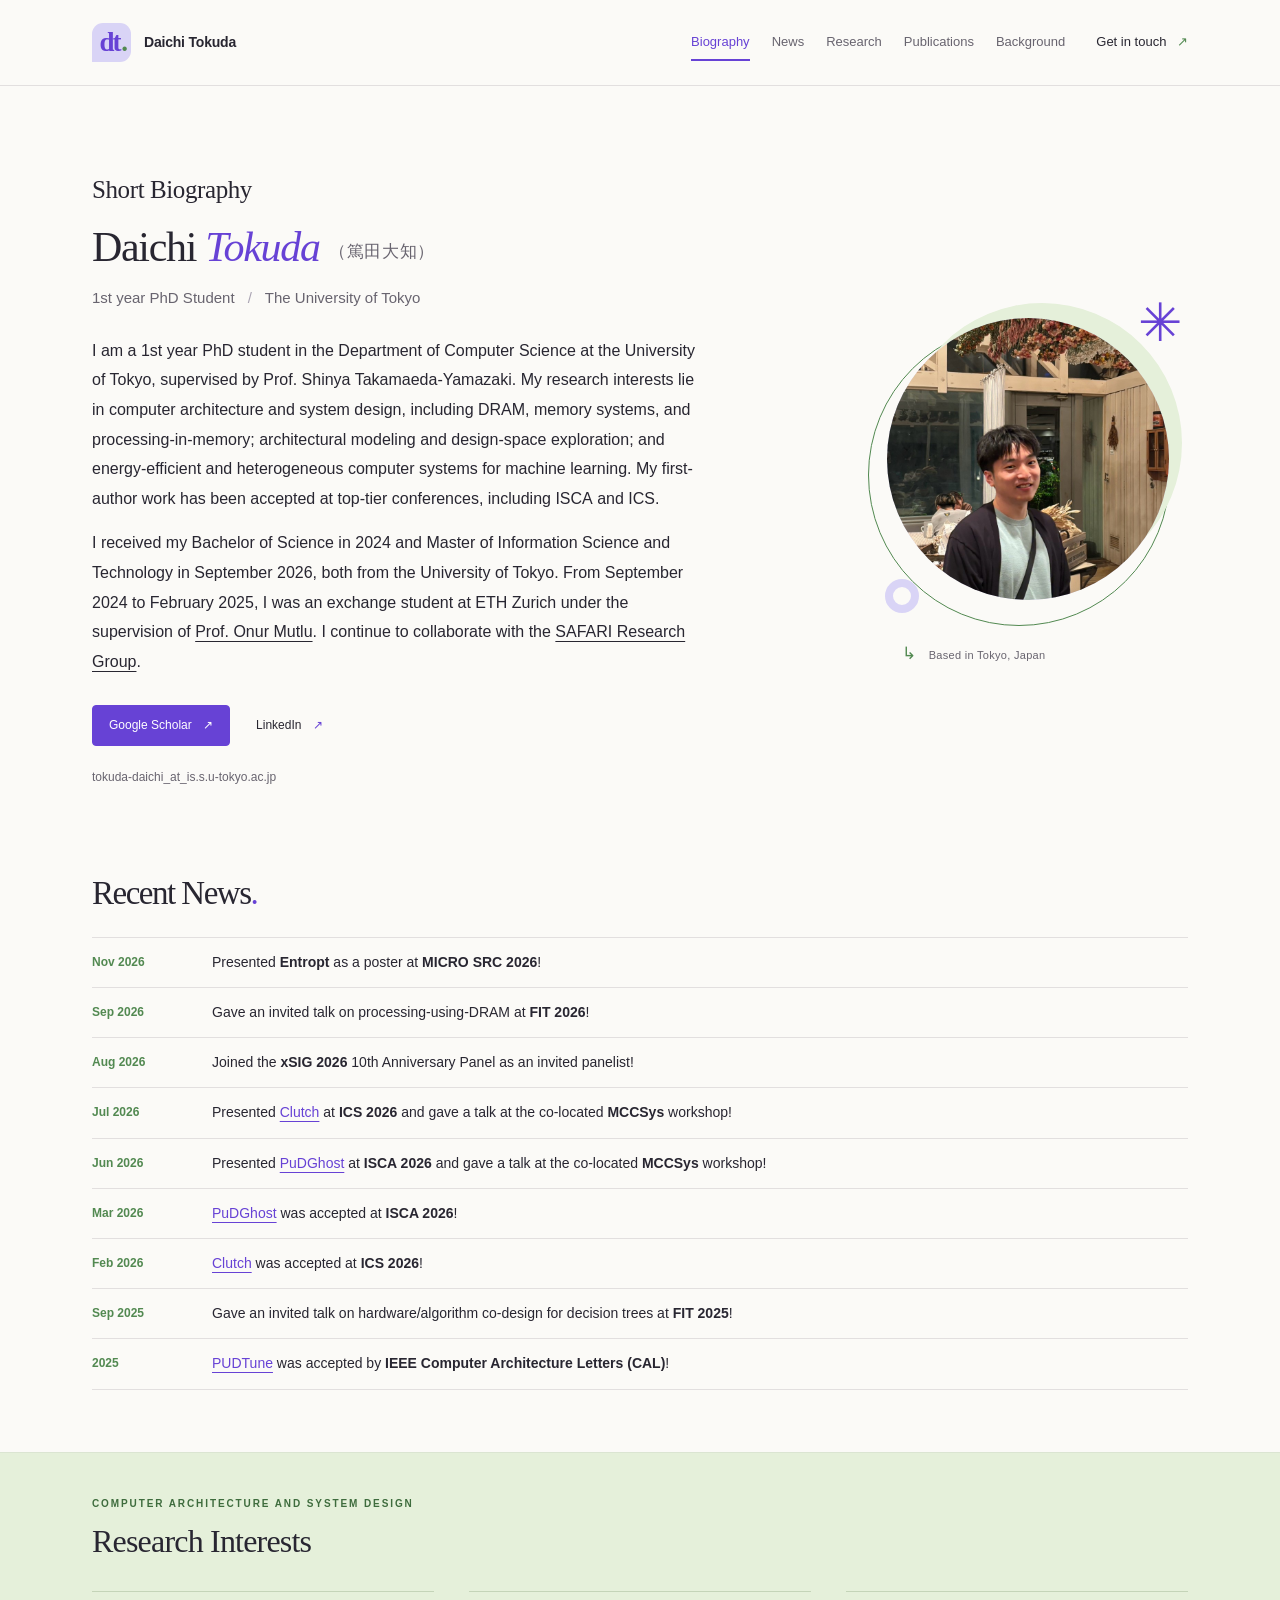
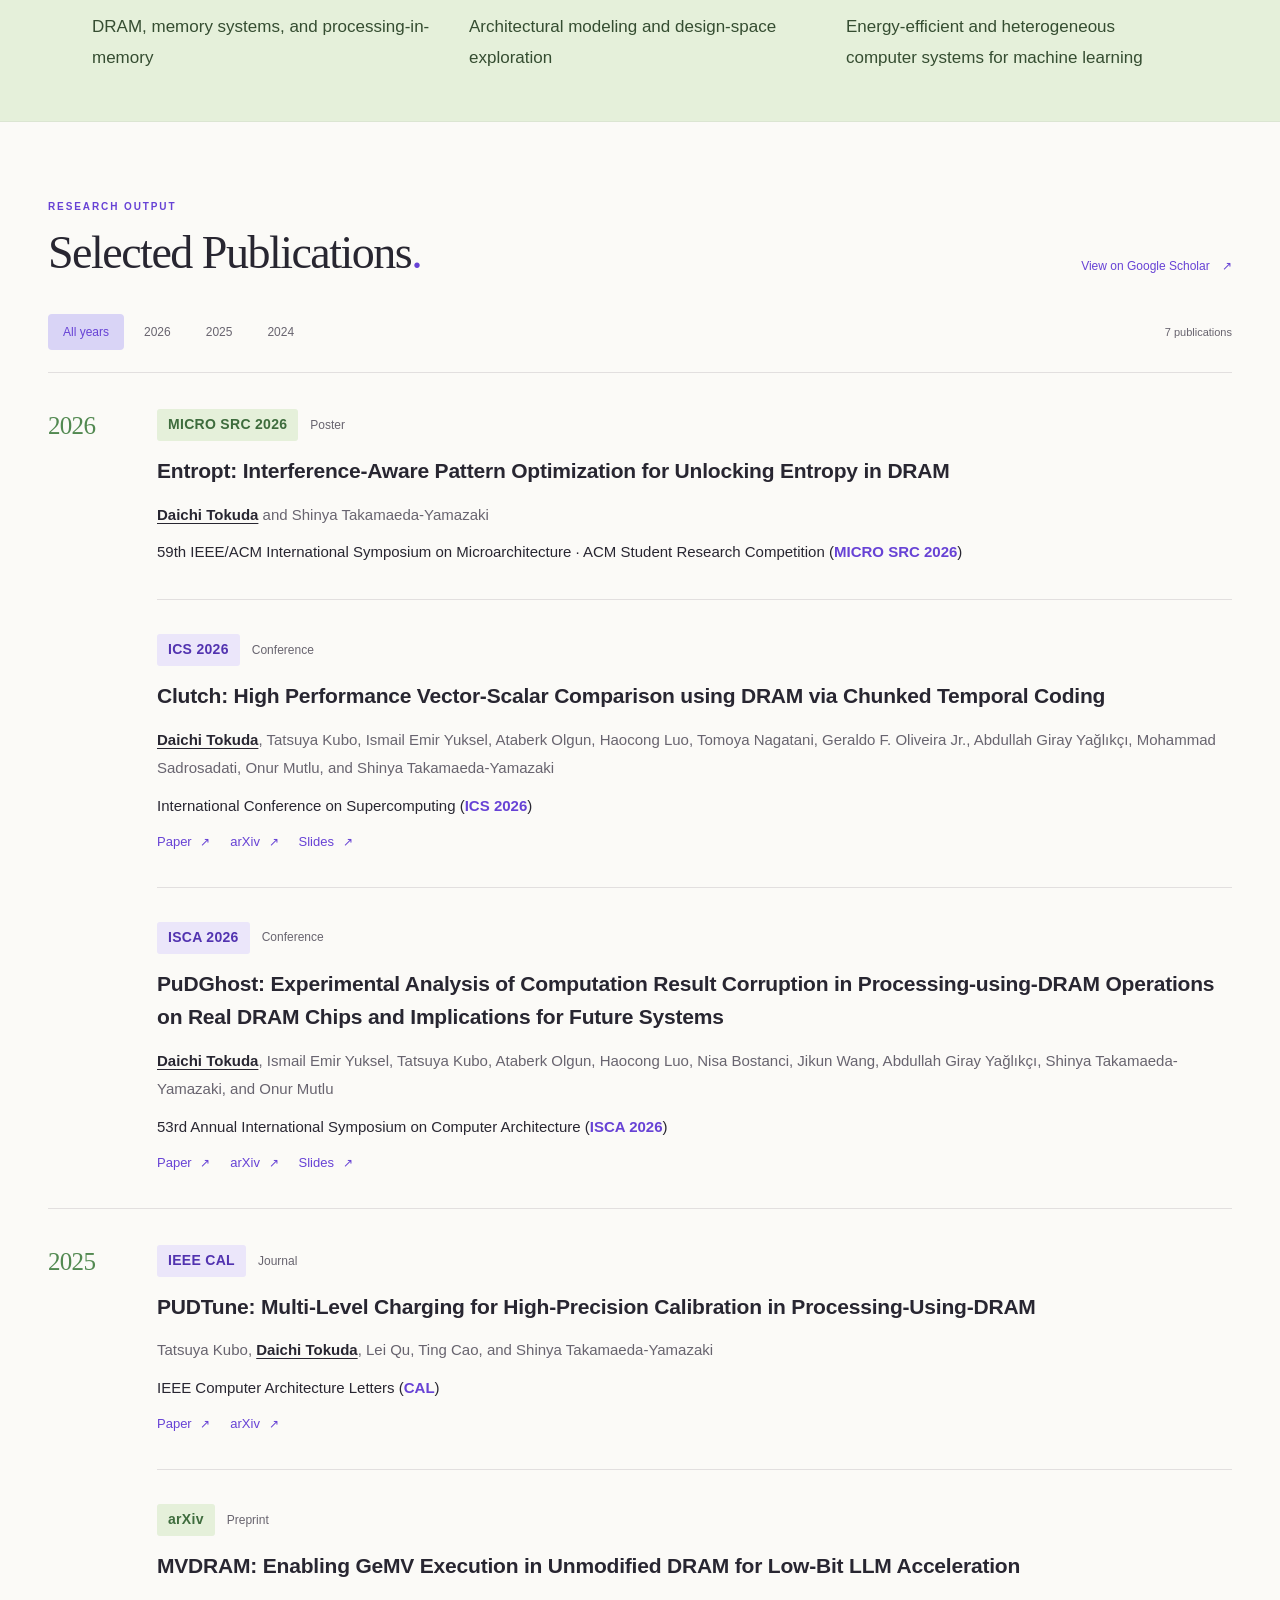
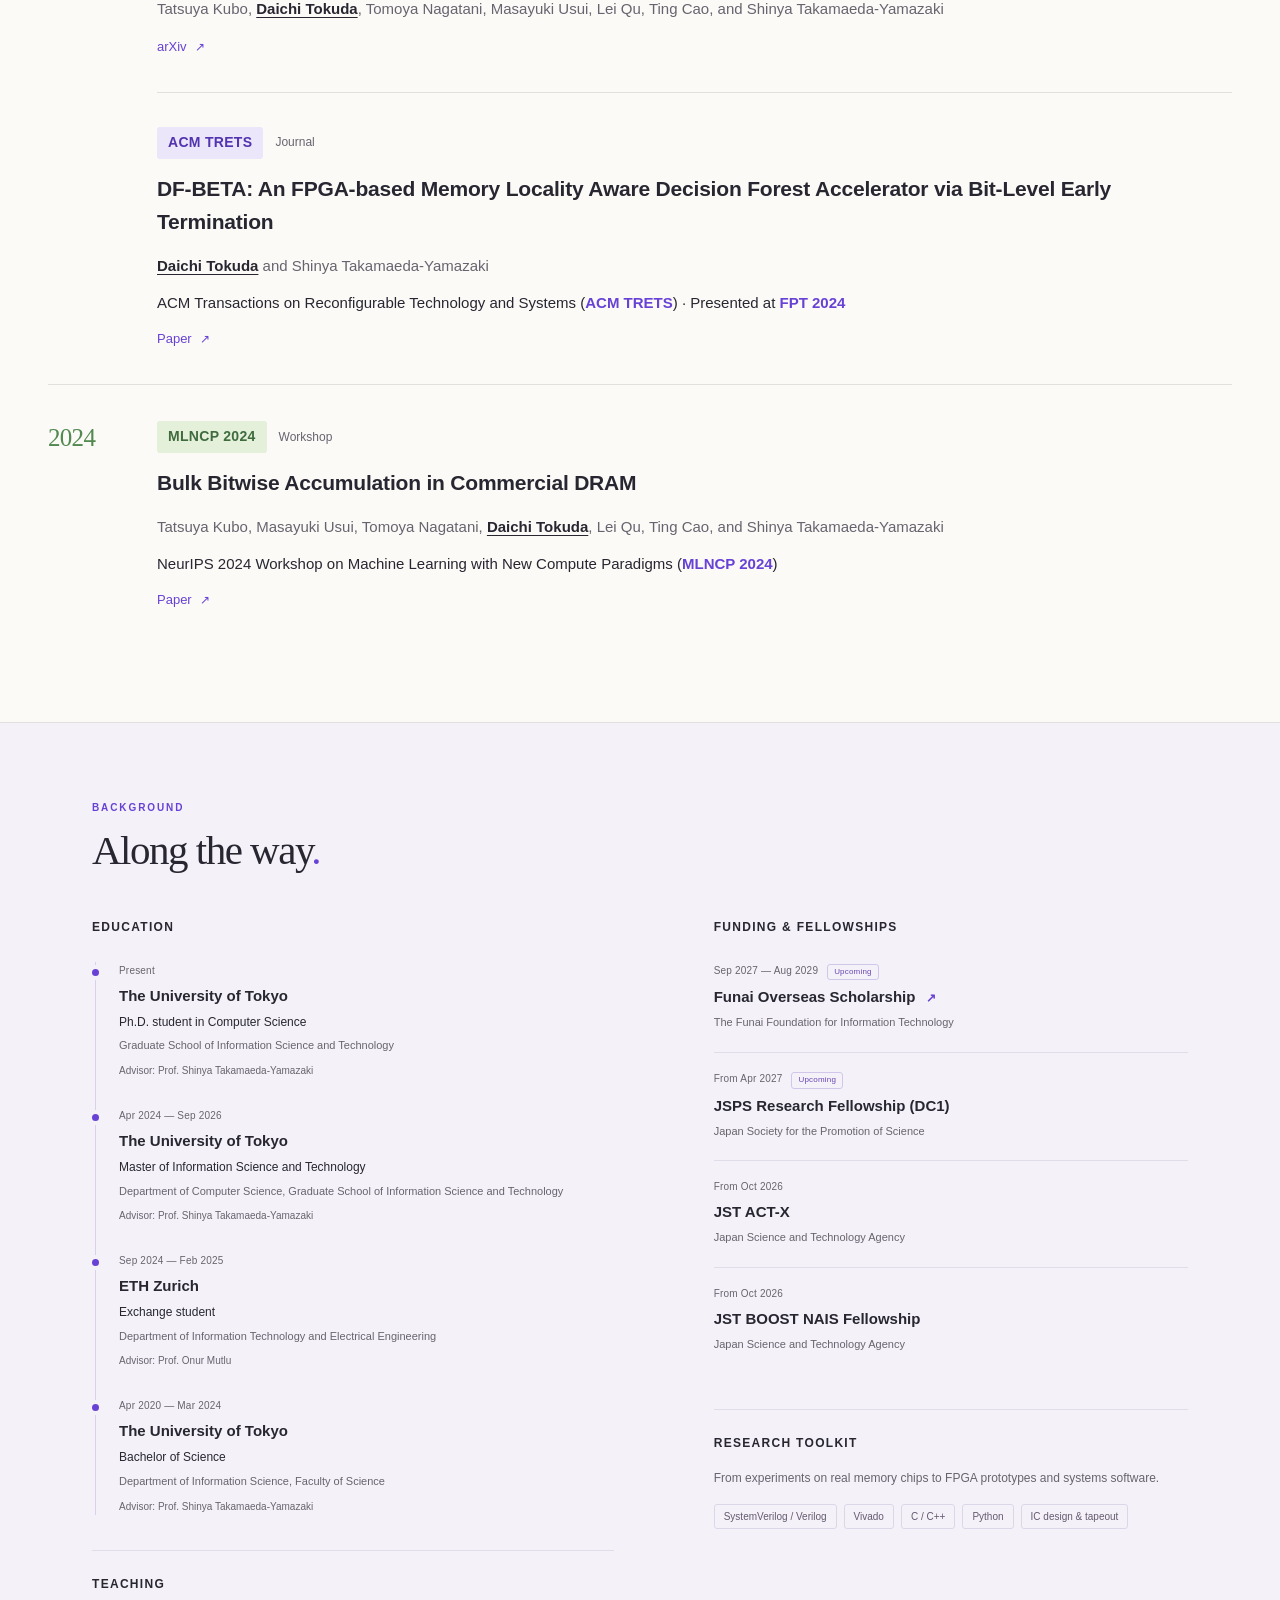
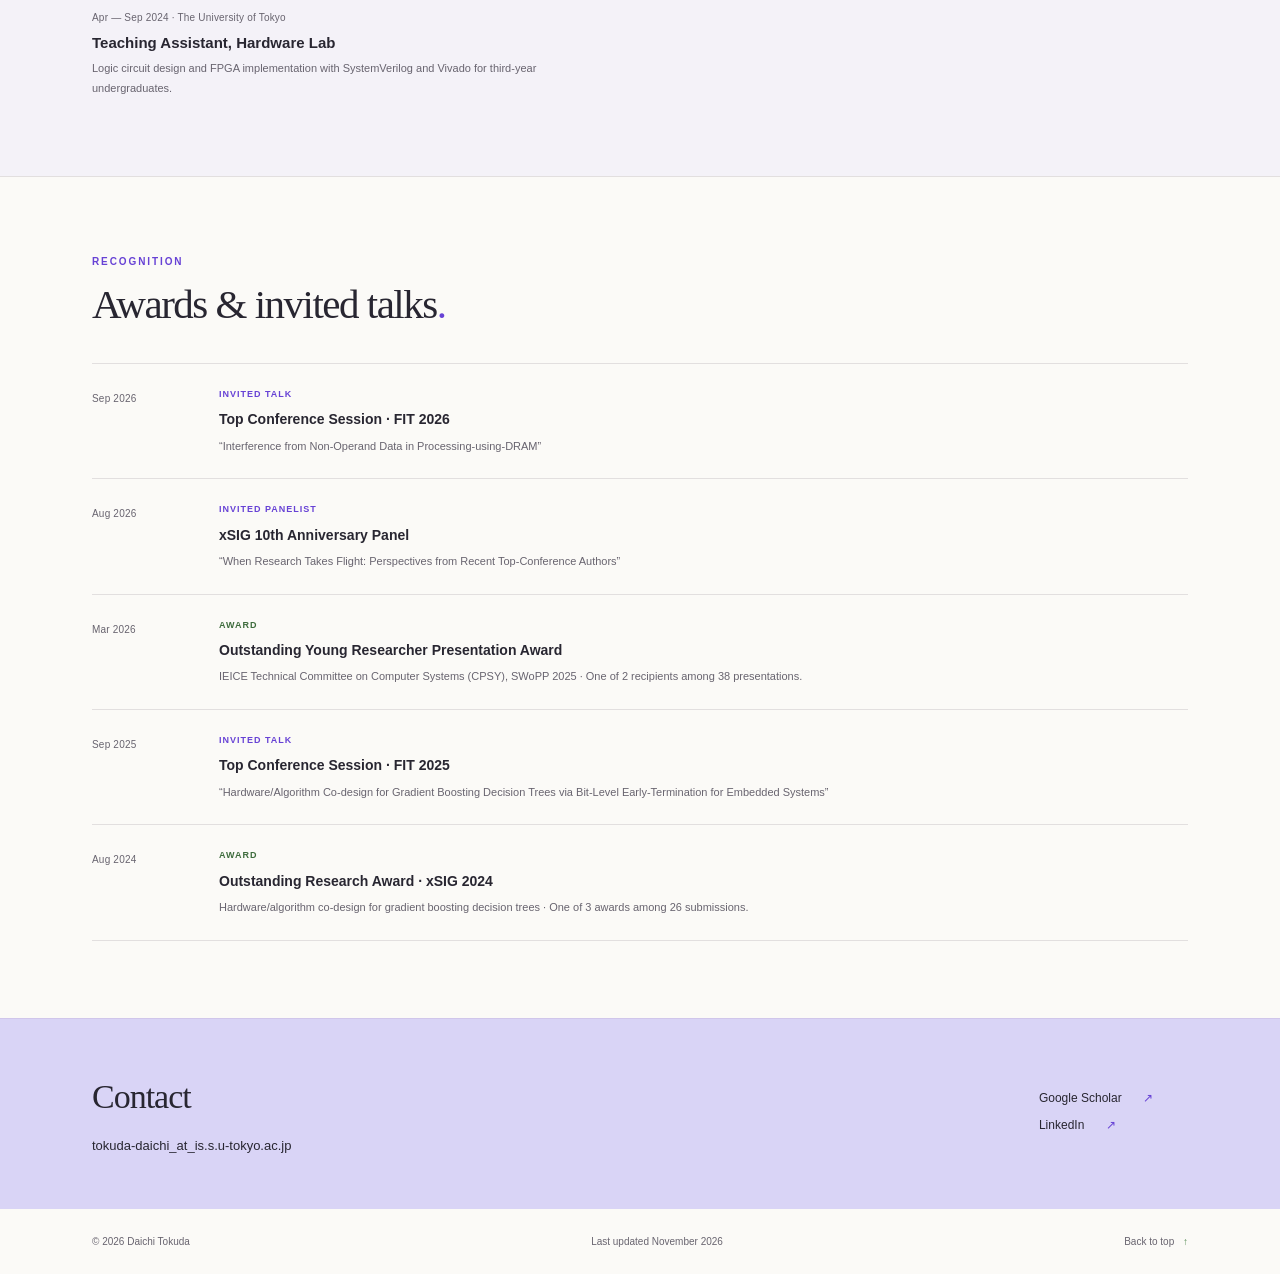
==== index.html @ 2ba75321 "Create personal website" ====
<!doctype html>
<html lang="en">
  <head>
    <meta charset="utf-8">
    <meta name="viewport" content="width=device-width, initial-scale=1">
    <meta name="theme-color" content="#6742d5">
    <title>Daichi Tokuda · Computer Architecture &amp; Memory Systems</title>
    <meta name="description" content="Daichi Tokuda, a 1st year PhD student at the University of Tokyo. Research in computer architecture, DRAM, processing-in-memory, and efficient hardware systems.">
    <link rel="canonical" href="https://daichitokuda.github.io/">
    <meta property="og:type" content="website">
    <meta property="og:title" content="Daichi Tokuda · Computer Architecture &amp; Memory Systems">
    <meta property="og:description" content="Research in computer architecture, memory systems, and computing in DRAM at the University of Tokyo.">
    <meta property="og:url" content="https://daichitokuda.github.io/">
    <link rel="icon" href="assets/favicon.svg" type="image/svg+xml">
    <link rel="stylesheet" href="styles.css">
    <script src="script.js" defer></script>
  </head>
  <body id="top">
    <a class="skip-link" href="#main">Skip to content</a>

    <header class="site-header">
      <div class="header-inner container">
        <a class="brand" href="#top" aria-label="Daichi Tokuda, home">
          <span class="brand-mark" aria-hidden="true">dt<span>.</span></span>
          <span class="brand-name">Daichi Tokuda</span>
        </a>
        <button class="menu-toggle" type="button" aria-controls="site-nav" aria-expanded="false">
          <span>Menu</span><span class="menu-icon" aria-hidden="true"></span>
        </button>
        <nav class="site-nav" id="site-nav" aria-label="Main navigation">
          <a href="#about" aria-current="location">Biography</a>
          <a href="#news">News</a>
          <a href="#research">Research</a>
          <a href="#publications">Publications</a>
          <a href="#background">Background</a>
          <a class="nav-contact" href="#contact">Get in touch <span aria-hidden="true">↗</span></a>
        </nav>
      </div>
    </header>

    <main id="main">
      <section class="hero container" id="about" aria-labelledby="name">
        <div class="hero-copy">
          <p class="eyebrow biography-label">Short Biography</p>
          <h1 id="name">Daichi <em>Tokuda</em> <span class="name-ja" lang="ja">（篤田大知）</span></h1>
          <p class="hero-affiliation">1st year PhD Student <span aria-hidden="true">/</span> The University of Tokyo</p>
          <div class="intro-text">
            <p>I am a <strong>1st year PhD student</strong> in the Department of Computer Science at the University of Tokyo, supervised by Prof. Shinya Takamaeda-Yamazaki. My research interests lie in <strong>computer architecture and system design</strong>, including DRAM, memory systems, and processing-in-memory; architectural modeling and design-space exploration; and energy-efficient and heterogeneous computer systems for machine learning. My first-author work has been accepted at top-tier conferences, including <strong>ISCA</strong> and <strong>ICS</strong>.</p>
            <p>I received my Bachelor of Science in 2024 and Master of Information Science and Technology in September 2026, both from the University of Tokyo. From September 2024 to February 2025, I was an exchange student at ETH Zurich under the supervision of <a href="https://people.inf.ethz.ch/omutlu/">Prof. Onur Mutlu</a>. I continue to collaborate with the <a href="https://safari.ethz.ch/">SAFARI Research Group</a>.</p>
          </div>
          <div class="profile-links" aria-label="Profile links">
            <a class="primary-link" href="https://scholar.google.com/citations?user=_X3yQbkAAAAJ">Google Scholar <span aria-hidden="true">↗</span></a>
            <a href="https://www.linkedin.com/in/daichi-tokuda-3852b6328/">LinkedIn <span aria-hidden="true">↗</span></a>
          </div>
          <p class="email-link">tokuda-daichi_at_is.s.u-tokyo.ac.jp</p>
        </div>
        <figure class="hero-portrait">
          <div class="portrait-composition">
            <span class="portrait-ring" aria-hidden="true"></span>
            <span class="portrait-spark" aria-hidden="true">✳</span>
            <div class="portrait-frame">
              <img src="assets/daichi-tokuda.jpg" alt="Daichi Tokuda" width="1108" height="1477" fetchpriority="high">
            </div>
            <span class="portrait-square" aria-hidden="true"></span>
          </div>
          <figcaption><span aria-hidden="true">↳</span> Based in Tokyo, Japan</figcaption>
        </figure>
      </section>

      <section class="news-section container" id="news" aria-labelledby="news-title">
        <div class="section-heading"><h2 id="news-title">Recent News<span class="heading-dot">.</span></h2></div>
        <ul class="news-list">
          <li><time datetime="2026-11">Nov 2026</time><p>Presented <strong>Entropt</strong> as a poster at <strong>MICRO SRC 2026</strong>!</p></li>
          <li><time datetime="2026-09">Sep 2026</time><p>Gave an invited talk on processing-using-DRAM at <strong>FIT 2026</strong>!</p></li>
          <li><time datetime="2026-08">Aug 2026</time><p>Joined the <strong>xSIG 2026</strong> 10th Anniversary Panel as an invited panelist!</p></li>
          <li><time datetime="2026-07">Jul 2026</time><p>Presented <a href="https://doi.org/10.1145/3797905.3800550">Clutch</a> at <strong>ICS 2026</strong> and gave a talk at the co-located <strong>MCCSys</strong> workshop!</p></li>
          <li><time datetime="2026-06">Jun 2026</time><p>Presented <a href="https://doi.org/10.1109/ISCA66397.2026.00040">PuDGhost</a> at <strong>ISCA 2026</strong> and gave a talk at the co-located <strong>MCCSys</strong> workshop!</p></li>
          <li><time datetime="2026-03">Mar 2026</time><p><a href="https://doi.org/10.1109/ISCA66397.2026.00040">PuDGhost</a> was accepted at <strong>ISCA 2026</strong>!</p></li>
          <li><time datetime="2026-02">Feb 2026</time><p><a href="https://doi.org/10.1145/3797905.3800550">Clutch</a> was accepted at <strong>ICS 2026</strong>!</p></li>
          <li><time datetime="2025-09">Sep 2025</time><p>Gave an invited talk on hardware/algorithm co-design for decision trees at <strong>FIT 2025</strong>!</p></li>
          <li><time datetime="2025">2025</time><p><a href="https://doi.org/10.1109/LCA.2025.3585312">PUDTune</a> was accepted by <strong>IEEE Computer Architecture Letters (CAL)</strong>!</p></li>
        </ul>
      </section>

      <section class="research-section" id="research" aria-labelledby="research-title">
        <div class="container">
          <div class="section-heading research-heading">
            <div><p class="eyebrow">Computer Architecture and System Design</p><h2 id="research-title">Research Interests</h2></div>
          </div>
          <ul class="research-grid">
            <li class="research-topic">DRAM, memory systems, and processing-in-memory</li>
            <li class="research-topic">Architectural modeling and design-space exploration</li>
            <li class="research-topic">Energy-efficient and heterogeneous computer systems for machine learning</li>
          </ul>
        </div>
      </section>

      <section class="publications-section container section-space" id="publications" aria-labelledby="publications-title">
        <div class="section-heading">
          <div><p class="eyebrow">Research output</p><h2 id="publications-title">Selected Publications<span class="heading-dot">.</span></h2></div>
          <a class="text-link" href="https://scholar.google.com/citations?user=_X3yQbkAAAAJ">View on Google Scholar <span aria-hidden="true">↗</span></a>
        </div>
        <div class="publication-toolbar" hidden>
          <div class="publication-filters" role="group" aria-label="Filter publications by year">
            <button type="button" data-year="all" aria-pressed="true">All years</button>
            <button type="button" data-year="2026" aria-pressed="false">2026</button>
            <button type="button" data-year="2025" aria-pressed="false">2025</button>
            <button type="button" data-year="2024" aria-pressed="false">2024</button>
          </div>
          <p class="publication-count" aria-live="polite" aria-atomic="true">7 publications</p>
        </div>

        <div class="publication-year" data-publication-year="2026">
          <h3 class="year-label">2026</h3>
          <div class="publication-list">
            <article class="publication">
              <div class="publication-meta"><span class="venue-tag venue-tag-green">MICRO SRC 2026</span><span>Poster</span></div>
              <h4>Entropt: Interference-Aware Pattern Optimization for Unlocking Entropy in DRAM</h4>
              <p class="authors"><strong>Daichi Tokuda</strong> and Shinya Takamaeda-Yamazaki</p>
              <p class="venue-name">59th IEEE/ACM International Symposium on Microarchitecture · ACM Student Research Competition (<strong>MICRO SRC 2026</strong>)</p>
            </article>
            <article class="publication">
              <div class="publication-meta"><span class="venue-tag">ICS 2026</span><span>Conference</span></div>
              <h4><a href="https://doi.org/10.1145/3797905.3800550">Clutch: High Performance Vector-Scalar Comparison using DRAM via Chunked Temporal Coding</a></h4>
              <p class="authors"><strong>Daichi Tokuda</strong>, Tatsuya Kubo, Ismail Emir Yuksel, Ataberk Olgun, Haocong Luo, Tomoya Nagatani, Geraldo F. Oliveira Jr., Abdullah Giray Yağlıkçı, Mohammad Sadrosadati, Onur Mutlu, and Shinya Takamaeda-Yamazaki</p>
              <p class="venue-name">International Conference on Supercomputing (<strong>ICS 2026</strong>)</p>
              <div class="paper-links"><a href="https://doi.org/10.1145/3797905.3800550">Paper <span aria-hidden="true">↗</span></a><a href="https://arxiv.org/abs/2606.22812">arXiv <span aria-hidden="true">↗</span></a><a href="https://people.inf.ethz.ch/omutlu/pub/Clutch-ics26-talk.pdf">Slides <span aria-hidden="true">↗</span></a></div>
            </article>
            <article class="publication">
              <div class="publication-meta"><span class="venue-tag">ISCA 2026</span><span>Conference</span></div>
              <h4><a href="https://doi.org/10.1109/ISCA66397.2026.00040">PuDGhost: Experimental Analysis of Computation Result Corruption in Processing-using-DRAM Operations on Real DRAM Chips and Implications for Future Systems</a></h4>
              <p class="authors"><strong>Daichi Tokuda</strong>, Ismail Emir Yuksel, Tatsuya Kubo, Ataberk Olgun, Haocong Luo, Nisa Bostanci, Jikun Wang, Abdullah Giray Yağlıkçı, Shinya Takamaeda-Yamazaki, and Onur Mutlu</p>
              <p class="venue-name">53rd Annual International Symposium on Computer Architecture (<strong>ISCA 2026</strong>)</p>
              <div class="paper-links"><a href="https://doi.org/10.1109/ISCA66397.2026.00040">Paper <span aria-hidden="true">↗</span></a><a href="https://arxiv.org/abs/2606.19119">arXiv <span aria-hidden="true">↗</span></a><a href="https://people.inf.ethz.ch/omutlu/pub/PuDGhost-isca26-talk.pdf">Slides <span aria-hidden="true">↗</span></a></div>
            </article>
          </div>
        </div>

        <div class="publication-year" data-publication-year="2025">
          <h3 class="year-label">2025</h3>
          <div class="publication-list">
            <article class="publication">
              <div class="publication-meta"><span class="venue-tag">IEEE CAL</span><span>Journal</span></div>
              <h4><a href="https://doi.org/10.1109/LCA.2025.3585312">PUDTune: Multi-Level Charging for High-Precision Calibration in Processing-Using-DRAM</a></h4>
              <p class="authors">Tatsuya Kubo, <strong>Daichi Tokuda</strong>, Lei Qu, Ting Cao, and Shinya Takamaeda-Yamazaki</p>
              <p class="venue-name">IEEE Computer Architecture Letters (<strong>CAL</strong>)</p>
              <div class="paper-links"><a href="https://doi.org/10.1109/LCA.2025.3585312">Paper <span aria-hidden="true">↗</span></a><a href="https://arxiv.org/abs/2505.05266">arXiv <span aria-hidden="true">↗</span></a></div>
            </article>
            <article class="publication">
              <div class="publication-meta"><span class="venue-tag venue-tag-green">arXiv</span><span>Preprint</span></div>
              <h4><a href="https://arxiv.org/abs/2503.23817">MVDRAM: Enabling GeMV Execution in Unmodified DRAM for Low-Bit LLM Acceleration</a></h4>
              <p class="authors">Tatsuya Kubo, <strong>Daichi Tokuda</strong>, Tomoya Nagatani, Masayuki Usui, Lei Qu, Ting Cao, and Shinya Takamaeda-Yamazaki</p>
              <div class="paper-links"><a href="https://arxiv.org/abs/2503.23817">arXiv <span aria-hidden="true">↗</span></a></div>
            </article>
            <article class="publication">
              <div class="publication-meta"><span class="venue-tag">ACM TRETS</span><span>Journal</span></div>
              <h4><a href="https://doi.org/10.1145/3706114">DF-BETA: An FPGA-based Memory Locality Aware Decision Forest Accelerator via Bit-Level Early Termination</a></h4>
              <p class="authors"><strong>Daichi Tokuda</strong> and Shinya Takamaeda-Yamazaki</p>
              <p class="venue-name">ACM Transactions on Reconfigurable Technology and Systems (<strong>ACM TRETS</strong>) · Presented at <strong>FPT 2024</strong></p>
              <div class="paper-links"><a href="https://doi.org/10.1145/3706114">Paper <span aria-hidden="true">↗</span></a></div>
            </article>
          </div>
        </div>

        <div class="publication-year" data-publication-year="2024">
          <h3 class="year-label">2024</h3>
          <div class="publication-list">
            <article class="publication">
              <div class="publication-meta"><span class="venue-tag venue-tag-green">MLNCP 2024</span><span>Workshop</span></div>
              <h4><a href="https://openreview.net/pdf?id=5b4sUxqIqp">Bulk Bitwise Accumulation in Commercial DRAM</a></h4>
              <p class="authors">Tatsuya Kubo, Masayuki Usui, Tomoya Nagatani, <strong>Daichi Tokuda</strong>, Lei Qu, Ting Cao, and Shinya Takamaeda-Yamazaki</p>
              <p class="venue-name">NeurIPS 2024 Workshop on Machine Learning with New Compute Paradigms (<strong>MLNCP 2024</strong>)</p>
              <div class="paper-links"><a href="https://openreview.net/pdf?id=5b4sUxqIqp">Paper <span aria-hidden="true">↗</span></a></div>
            </article>
          </div>
        </div>
      </section>

      <section class="background-section section-space" id="background" aria-labelledby="background-title">
        <div class="container">
          <div class="section-heading"><div><p class="eyebrow">Background</p><h2 id="background-title">Along the way<span class="heading-dot">.</span></h2></div></div>
          <div class="background-grid">
            <div class="education-column">
              <h3 class="subsection-title">Education</h3>
              <ol class="education-list">
                <li>
                  <p class="entry-date">Present</p>
                  <h4>The University of Tokyo</h4>
                  <p>Ph.D. student in Computer Science</p>
                  <p class="entry-detail">Graduate School of Information Science and Technology</p>
                  <p class="entry-advisor">Advisor: Prof. Shinya Takamaeda-Yamazaki</p>
                </li>
                <li>
                  <p class="entry-date">Apr 2024 — Sep 2026</p>
                  <h4>The University of Tokyo</h4>
                  <p>Master of Information Science and Technology</p>
                  <p class="entry-detail">Department of Computer Science, Graduate School of Information Science and Technology</p>
                  <p class="entry-advisor">Advisor: Prof. Shinya Takamaeda-Yamazaki</p>
                </li>
                <li>
                  <p class="entry-date">Sep 2024 — Feb 2025</p>
                  <h4>ETH Zurich</h4>
                  <p>Exchange student</p>
                  <p class="entry-detail">Department of Information Technology and Electrical Engineering</p>
                  <p class="entry-advisor">Advisor: Prof. Onur Mutlu</p>
                </li>
                <li>
                  <p class="entry-date">Apr 2020 — Mar 2024</p>
                  <h4>The University of Tokyo</h4>
                  <p>Bachelor of Science</p>
                  <p class="entry-detail">Department of Information Science, Faculty of Science</p>
                  <p class="entry-advisor">Advisor: Prof. Shinya Takamaeda-Yamazaki</p>
                </li>
              </ol>
              <div class="teaching-block">
                <h3 class="subsection-title">Teaching</h3>
                <p class="entry-date">Apr — Sep 2024 · The University of Tokyo</p>
                <h4>Teaching Assistant, Hardware Lab</h4>
                <p class="entry-detail">Logic circuit design and FPGA implementation with SystemVerilog and Vivado for third-year undergraduates.</p>
              </div>
            </div>
            <div class="recognition-column">
              <h3 class="subsection-title">Funding &amp; fellowships</h3>
              <ul class="funding-list">
                <li><p class="entry-date">Sep 2027 — Aug 2029 <span class="upcoming-label">Upcoming</span></p><h4><a href="https://funaifoundation.jp/scholarship/en/">Funai Overseas Scholarship <span aria-hidden="true">↗</span></a></h4><p class="entry-detail">The Funai Foundation for Information Technology</p></li>
                <li><p class="entry-date">From Apr 2027 <span class="upcoming-label">Upcoming</span></p><h4>JSPS Research Fellowship (DC1)</h4><p class="entry-detail">Japan Society for the Promotion of Science</p></li>
                <li><p class="entry-date">From Oct 2026</p><h4>JST ACT-X</h4><p class="entry-detail">Japan Science and Technology Agency</p></li>
                <li><p class="entry-date">From Oct 2026</p><h4>JST BOOST NAIS Fellowship</h4><p class="entry-detail">Japan Science and Technology Agency</p></li>
              </ul>
              <div class="toolkit-block">
                <h3 class="subsection-title">Research toolkit</h3>
                <p>From experiments on real memory chips to FPGA prototypes and systems software.</p>
                <ul class="skill-tags" aria-label="Technical skills"><li>SystemVerilog / Verilog</li><li>Vivado</li><li>C / C++</li><li>Python</li><li>IC design &amp; tapeout</li></ul>
              </div>
            </div>
          </div>
        </div>
      </section>

      <section class="awards-section container section-space" id="recognition" aria-labelledby="recognition-title">
          <div class="section-heading"><div><p class="eyebrow">Recognition</p><h2 id="recognition-title">Awards &amp; invited talks<span class="heading-dot">.</span></h2></div></div>
        <ul class="recognition-list">
          <li><p class="entry-date">Sep 2026</p><div><span class="recognition-type">Invited talk</span><h3>Top Conference Session · FIT 2026</h3><p>“Interference from Non-Operand Data in Processing-using-DRAM”</p></div></li>
          <li><p class="entry-date">Aug 2026</p><div><span class="recognition-type">Invited panelist</span><h3>xSIG 10th Anniversary Panel</h3><p>“When Research Takes Flight: Perspectives from Recent Top-Conference Authors”</p></div></li>
          <li><p class="entry-date">Mar 2026</p><div><span class="recognition-type recognition-type-award">Award</span><h3>Outstanding Young Researcher Presentation Award</h3><p>IEICE Technical Committee on Computer Systems (CPSY), SWoPP 2025 · One of 2 recipients among 38 presentations.</p></div></li>
          <li><p class="entry-date">Sep 2025</p><div><span class="recognition-type">Invited talk</span><h3>Top Conference Session · FIT 2025</h3><p>“Hardware/Algorithm Co-design for Gradient Boosting Decision Trees via Bit-Level Early-Termination for Embedded Systems”</p></div></li>
          <li><p class="entry-date">Aug 2024</p><div><span class="recognition-type recognition-type-award">Award</span><h3>Outstanding Research Award · xSIG 2024</h3><p>Hardware/algorithm co-design for gradient boosting decision trees · One of 3 awards among 26 submissions.</p></div></li>
        </ul>
      </section>

      <section class="contact-section" id="contact" aria-labelledby="contact-title">
        <div class="container contact-inner">
          <div><h2 id="contact-title">Contact</h2><p class="contact-email">tokuda-daichi_at_is.s.u-tokyo.ac.jp</p></div>
          <div class="contact-links"><a href="https://scholar.google.com/citations?user=_X3yQbkAAAAJ">Google Scholar <span aria-hidden="true">↗</span></a><a href="https://www.linkedin.com/in/daichi-tokuda-3852b6328/">LinkedIn <span aria-hidden="true">↗</span></a></div>
        </div>
      </section>
    </main>

    <footer class="site-footer container"><p>© <span id="copyright-year">2026</span> Daichi Tokuda</p><p>Last updated November 2026</p><a href="#top">Back to top <span aria-hidden="true">↑</span></a></footer>
  </body>
</html>
---- styles.css ----
:root {
  color-scheme: light;
  --purple: #6742d5;
  --lavender: #d9d4f6;
  --green: #528951;
  --mint: #e5f0da;
  --ink: #282631;
  --muted: #68646f;
  --paper: #fbfaf7;
  --line: #e2dfdf;
  --serif: "Iowan Old Style", "Palatino Linotype", "Book Antiqua", Georgia, serif;
  --sans: -apple-system, BlinkMacSystemFont, "Segoe UI", sans-serif;
}

* { box-sizing: border-box; }
html { scroll-behavior: smooth; scroll-padding-top: 108px; }
body { margin: 0; color: var(--ink); background: var(--paper); font-family: var(--sans); font-size: 15px; line-height: 1.7; -webkit-font-smoothing: antialiased; }
body::selection { background: var(--lavender); }
::selection { background: var(--lavender); color: var(--ink); }
a { color: inherit; text-decoration-thickness: 1px; text-underline-offset: 4px; }
button { font: inherit; }
a, button { -webkit-tap-highlight-color: transparent; }
a:focus-visible, button:focus-visible { outline: 3px solid var(--purple); outline-offset: 5px; border-radius: 3px; }
a:hover { color: var(--purple); }
button { cursor: pointer; }
p, h1, h2, h3, h4, figure { margin: 0; }
img { display: block; max-width: 100%; }
[hidden] { display: none !important; }
.container { width: min(1096px, calc(100% - 96px)); margin-inline: auto; }
.skip-link { position: fixed; top: 12px; left: 12px; z-index: 100; padding: 10px 18px; background: var(--purple); color: white; transform: translateY(-150%); }
.skip-link:focus { transform: translateY(0); color: white; }
.site-header { position: sticky; top: 0; z-index: 20; border-bottom: 1px solid var(--line); background: rgb(251 250 247 / 96%); backdrop-filter: blur(16px); }
.header-inner { display: flex; align-items: center; justify-content: space-between; gap: 24px; min-height: 85px; }
.brand { display: flex; align-items: center; gap: 13px; text-decoration: none; }
.brand-mark { display: grid; place-content: center; position: relative; width: 39px; height: 39px; border-radius: 11px 11px 11px 0; color: var(--purple); background: var(--lavender); font-family: var(--serif); font-size: 27px; font-weight: 700; line-height: 1; letter-spacing: -2px; padding-right: 4px; }
.brand-mark span { position: absolute; right: 5px; bottom: 6px; color: var(--green); }
.brand-name { font-size: 14px; font-weight: 600; letter-spacing: -.2px; }
.site-nav { display: flex; align-items: center; gap: 22px; }
.site-nav a { position: relative; padding-block: 12px; font-size: 13px; text-decoration: none; color: var(--muted); }
.site-nav a[aria-current] { color: var(--purple); }
.site-nav a[aria-current]::after { content: ""; position: absolute; left: 0; right: 0; bottom: 5px; height: 2px; background: var(--purple); }
.site-nav a:hover { color: var(--purple); }
.site-nav .nav-contact { margin-left: 9px; color: var(--ink); }
.nav-contact span { margin-left: 7px; color: var(--green); }
.menu-toggle { display: none; }

.hero { display: grid; grid-template-columns: minmax(0, 1fr) 320px; align-items: center; gap: 76px; padding-top: 84px; padding-bottom: 86px; }
.eyebrow { color: var(--purple); font-size: 10px; font-weight: 650; text-transform: uppercase; letter-spacing: 1.9px; line-height: 1.6; }
.hero .eyebrow { display: flex; align-items: center; gap: 9px; }
.hero .biography-label { font-family: var(--serif); color: var(--ink); font-size: 25px; font-weight: 400; text-transform: none; letter-spacing: -.4px; }
h1 { margin-top: 12px; font-family: var(--serif); font-size: 42px; font-weight: 400; line-height: 1.2; letter-spacing: -1.3px; }
h1 em { font-weight: 400; color: var(--purple); }
.name-ja { display: inline-block; color: var(--muted); font-family: var(--sans); font-size: 17px; font-weight: 400; line-height: 1.6; letter-spacing: .04em; vertical-align: middle; white-space: nowrap; }
.hero-affiliation { margin-top: 13px; font-size: 15px; font-weight: 500; color: var(--muted); }
.hero-affiliation > span { margin-inline: 9px; color: #aaa4b3; }
.intro-text { max-width: 610px; margin-top: 25px; font-size: 16px; line-height: 1.85; }
.intro-text p + p { margin-top: 15px; }
.intro-text strong { font-weight: 500; }
.profile-links { display: flex; align-items: center; flex-wrap: wrap; gap: 26px; margin-top: 29px; }
.profile-links a { font-size: 12px; text-decoration: none; font-weight: 500; }
.profile-links a span { margin-left: 8px; color: var(--purple); }
.profile-links .primary-link { padding: 9px 16px; background: var(--purple); color: white; border: 1px solid var(--purple); border-radius: 4px; }
.profile-links .primary-link span { color: white; }
.profile-links .primary-link:hover { background: #5433b7; }
.email-link { display: inline-block; margin-top: 21px; font-size: 12px; color: var(--muted); text-decoration: none; overflow-wrap: anywhere; }
.email-link span { margin-left: 6px; }
.hero-portrait { padding-top: 14px; }
.portrait-composition { position: relative; width: 300px; height: 320px; margin-inline: auto; }
.portrait-frame { position: absolute; z-index: 2; top: 15px; left: 9px; width: 282px; height: 282px; overflow: hidden; border-radius: 50%; background: var(--lavender); }
.portrait-frame img { width: 100%; height: 100%; object-fit: cover; object-position: 50% 58%; transform: scale(1.35); transform-origin: 38% 43%; }
.portrait-ring { position: absolute; z-index: 0; width: 302px; height: 302px; left: -10px; top: 21px; border: 1px solid var(--green); border-radius: 50%; }
.portrait-ring::after { content: ""; position: absolute; z-index: -1; width: 280px; height: 280px; top: -22px; left: 33px; background: var(--mint); border-radius: 50%; }
.portrait-spark { position: absolute; z-index: 3; top: -7px; right: -4px; font-size: 53px; line-height: 1; color: var(--purple); }
.portrait-square { position: absolute; z-index: 3; bottom: 10px; left: 7px; width: 34px; height: 34px; border: 8px solid var(--lavender); border-radius: 50%; }
.hero-portrait figcaption { margin-top: 17px; padding-left: 34px; font-size: 11px; letter-spacing: .3px; color: var(--muted); }
.hero-portrait figcaption span { margin-right: 9px; color: var(--green); font-size: 17px; }

.news-section { padding-block: 0 62px; }
.news-section .section-heading { margin-bottom: 23px; }
.news-section h2 { margin-top: 0; font-size: 33px; }
.news-list { margin: 0; padding: 0; list-style: none; border-top: 1px solid var(--line); }
.news-list li { display: grid; grid-template-columns: 100px minmax(0, 1fr); gap: 20px; padding-block: 12px; border-bottom: 1px solid var(--line); }
.news-list time { padding-top: 2px; color: var(--green); font-size: 12px; font-weight: 550; }
.news-list p { font-size: 14px; line-height: 1.8; }
.news-list strong { font-weight: 650; }
.news-list a { color: var(--purple); }

.section-space { padding-block: 77px; }
.section-heading { display: flex; align-items: flex-end; justify-content: space-between; gap: 28px; margin-bottom: 34px; }
h2 { margin-top: 10px; font-family: var(--serif); font-size: 41px; line-height: 1.2; font-weight: 400; letter-spacing: -1.5px; }
.heading-dot { color: var(--purple); }
.section-aside { font-size: 12px; color: var(--muted); line-height: 1.8; }
.text-link { flex-shrink: 0; margin-bottom: 4px; font-size: 12px; color: var(--purple); text-decoration: none; }
.text-link span { margin-left: 9px; }
.research-section { padding-block: 43px 48px; border-block: 1px solid #dbe5d2; background: var(--mint); }
.research-heading { margin-bottom: 31px; }
.research-section .eyebrow { color: #3e6c3d; }
.research-section h2 { font-size: 32px; letter-spacing: -.8px; }
.research-grid { display: grid; grid-template-columns: repeat(3, minmax(0, 1fr)); gap: 35px; margin: 0; padding: 0; list-style: none; }
.research-topic { position: relative; border-top: 1px solid #c4d4b8; padding-top: 20px; color: #354d31; font-size: 17px; font-weight: 500; line-height: 1.8; }

.publications-section.container { width: min(1240px, calc(100% - 96px)); }
.publications-section h2 { font-size: 46px; }
.publication-toolbar { display: flex; align-items: center; justify-content: space-between; gap: 12px; padding-bottom: 22px; border-bottom: 1px solid var(--line); }
.publication-filters { display: flex; flex-wrap: wrap; gap: 5px; }
.publication-filters button { min-height: 36px; padding: 6px 14px; color: var(--muted); border: 1px solid transparent; border-radius: 4px; background: transparent; font-size: 12px; }
.publication-filters button[aria-pressed="true"] { color: var(--purple); background: var(--lavender); }
.publication-filters button:hover { border-color: var(--lavender); color: var(--purple); }
.publication-count { color: var(--muted); font-size: 11px; }
.publication-year { display: grid; grid-template-columns: 80px minmax(0, 1fr); gap: 29px; padding-top: 36px; }
.year-label { align-self: start; position: sticky; top: 112px; font-family: var(--serif); color: var(--green); font-size: 25px; font-weight: 400; line-height: 1.35; letter-spacing: -.7px; }
.publication { padding-bottom: 34px; }
.publication + .publication { padding-top: 34px; border-top: 1px solid var(--line); }
.publication-year + .publication-year { border-top: 1px solid var(--line); }
.publication-meta { display: flex; flex-wrap: wrap; align-items: center; gap: 12px; margin-bottom: 13px; color: var(--muted); font-size: 12px; }
.venue-tag { padding: 4px 11px; border-radius: 3px; color: #5233b0; background: #ebe6fa; font-size: 14px; font-weight: 750; letter-spacing: .3px; }
.venue-tag-green { color: #3e6c3d; background: var(--mint); }
.publication h4 { font-size: 21px; font-weight: 600; line-height: 1.6; letter-spacing: -.2px; }
.publication h4 a { text-decoration: none; }
.publication h4 a:hover { text-decoration: underline; }
.authors { margin-top: 13px; font-size: 15px; color: var(--muted); line-height: 1.9; }
.authors strong { font-weight: 750; color: var(--ink); text-decoration: underline; text-decoration-thickness: 1px; text-underline-offset: 3px; }
.venue-name { margin-top: 9px; color: var(--ink); font-size: 15px; line-height: 1.8; }
.venue-name strong { color: var(--purple); font-weight: 750; }
.paper-links { display: flex; flex-wrap: wrap; gap: 20px; margin-top: 12px; }
.paper-links a { color: var(--purple); font-size: 13px; text-decoration: none; }
.paper-links a:hover { text-decoration: underline; }
.paper-links span { margin-left: 5px; font-size: 12px; }

.background-section { border-block: 1px solid var(--line); background: #f4f2f8; }
.background-grid { display: grid; grid-template-columns: 1.1fr 1fr; gap: 100px; padding-top: 7px; }
.subsection-title { margin-bottom: 25px; font-size: 12px; font-weight: 650; text-transform: uppercase; letter-spacing: 1.3px; }
.education-list, .funding-list, .recognition-list, .skill-tags { list-style: none; padding: 0; margin: 0; }
.education-list { border-left: 1px solid #d8d1e8; margin-left: 3px; }
.education-list li { position: relative; padding: 0 0 28px 23px; }
.education-list li::before { content: ""; position: absolute; left: -4px; top: 7px; width: 7px; height: 7px; border-radius: 50%; background: var(--purple); box-shadow: 0 0 0 4px #f4f2f8; }
.education-list li:last-child { padding-bottom: 0; }
.entry-date { margin-bottom: 5px; color: var(--muted); font-size: 10px; letter-spacing: .2px; }
.background-grid h4 { font-size: 15px; font-weight: 600; line-height: 1.6; }
.education-list li > p:not([class]) { margin-top: 4px; font-size: 12px; }
.entry-detail { margin-top: 4px; color: var(--muted); font-size: 11px; line-height: 1.8; }
.entry-advisor { margin-top: 6px; color: var(--muted); font-size: 10px; }
.funding-list li { padding-bottom: 19px; }
.funding-list li + li { border-top: 1px solid #e0dce9; padding-top: 17px; }
.funding-list h4 a { text-decoration: none; }
.funding-list h4 a span { margin-left: 6px; font-size: 12px; color: var(--purple); }
.upcoming-label { display: inline-block; margin-left: 6px; padding: 0 6px; border: 1px solid #d1c7eb; border-radius: 3px; color: #6846b4; font-size: 8px; line-height: 1.8; }
.teaching-block, .toolkit-block { margin-top: 35px; padding-top: 23px; border-top: 1px solid #e0dce9; }
.teaching-block .subsection-title, .toolkit-block .subsection-title { margin-bottom: 15px; }
.toolkit-block > p { color: var(--muted); font-size: 12px; }
.skill-tags { display: flex; flex-wrap: wrap; gap: 7px; margin-top: 15px; }
.skill-tags li { border: 1px solid #ddd6e9; padding: 3px 9px; border-radius: 3px; color: #645970; font-size: 10px; }

.recognition-list { border-top: 1px solid var(--line); }
.recognition-list > li { display: grid; grid-template-columns: 98px minmax(0, 1fr); gap: 29px; padding-block: 23px; border-bottom: 1px solid var(--line); }
.recognition-list > li > .entry-date { margin-top: 3px; }
.recognition-type { display: block; margin-bottom: 6px; color: var(--purple); font-size: 9px; font-weight: 650; text-transform: uppercase; letter-spacing: 1px; }
.recognition-type-award { color: #3e6c3d; }
.recognition-list h3 { font-size: 14px; font-weight: 550; line-height: 1.6; }
.recognition-list li > div > p { margin-top: 6px; color: var(--muted); font-size: 11px; }

.contact-section { padding-block: 48px 52px; background: var(--lavender); border-top: 1px solid #d0c6eb; }
.contact-inner { display: flex; align-items: center; justify-content: space-between; gap: 40px; }
.contact-section h2 { margin-top: 10px; font-size: 34px; letter-spacing: -1px; }
.contact-section h2 > span { color: var(--purple); }
.contact-email { display: inline-block; margin-top: 17px; font-size: 13px; text-decoration: none; overflow-wrap: anywhere; }
.contact-email > span { margin-left: 10px; color: var(--purple); }
.contact-links { display: flex; flex-direction: column; align-items: flex-start; gap: 7px; padding-right: 35px; }
.contact-links a { font-size: 12px; text-decoration: none; }
.contact-links a > span { margin-left: 18px; color: var(--purple); }
.site-footer { display: flex; align-items: center; justify-content: space-between; gap: 20px; padding-block: 24px; font-size: 10px; color: var(--muted); }
.site-footer a { text-decoration: none; }
.site-footer a > span { margin-left: 6px; color: var(--green); }

@media (min-width: 1500px) {
  .hero { padding-top: 98px; padding-bottom: 100px; }
}

@media (max-width: 1050px) {
  .container { width: calc(100% - 64px); }
  .publications-section.container { width: calc(100% - 64px); }
  .site-nav { gap: 20px; }
  .site-nav .nav-contact { display: none; }
  .hero { grid-template-columns: minmax(0, 1fr) 275px; gap: 35px; padding-block: 65px; }
  h1 { font-size: 40px; letter-spacing: -1.2px; }
  .portrait-composition { transform: scale(.87); transform-origin: center; margin-inline: -12px; }
  .hero-portrait figcaption { margin-top: -5px; padding-left: 17px; }
  .intro-text { font-size: 15px; }
  .background-grid { gap: 55px; }
}

@media (max-width: 760px) {
  html { scroll-padding-top: 92px; }
  .container { width: calc(100% - 44px); }
  .publications-section.container { width: calc(100% - 44px); }
  .header-inner { min-height: 72px; flex-wrap: wrap; gap: 0; }
  .brand-mark { width: 33px; height: 33px; font-size: 24px; }
  .brand-mark span { right: 4px; bottom: 5px; }
  .brand-name { font-size: 13px; }
  .site-nav { width: 100%; flex-wrap: wrap; gap: 4px 24px; padding-bottom: 12px; }
  .site-nav a { padding-block: 7px; font-size: 12px; }
  .js .site-nav { display: none; }
  .js .site-nav.is-open { display: flex; }
  .js .menu-toggle { display: flex; align-items: center; gap: 11px; margin-left: auto; padding: 12px 0 12px 12px; border: 0; background: transparent; color: var(--ink); font-size: 12px; }
  .menu-icon { position: relative; width: 18px; height: 12px; border-block: 1px solid var(--ink); }
  .menu-icon::after { content: ""; position: absolute; top: 4px; left: 0; width: 18px; border-top: 1px solid var(--ink); }
  .menu-toggle[aria-expanded="true"] .menu-icon { border-color: var(--purple); }
  .hero { grid-template-columns: minmax(0, 1fr) 205px; gap: 22px; padding-top: 48px; padding-bottom: 50px; }
  .hero .eyebrow { font-size: 8px; letter-spacing: 1px; }
  .hero .biography-label { font-size: 24px; letter-spacing: -.4px; }
  h1 { margin-top: 12px; font-size: 36px; letter-spacing: -1px; }
  .hero-affiliation { font-size: 13px; line-height: 1.9; }
  .hero-affiliation > span { margin-inline: 5px; }
  .intro-text { margin-top: 20px; font-size: 14px; }
  .hero-portrait { align-self: start; padding-top: 38px; }
  .portrait-composition { transform: scale(.65); transform-origin: top left; margin: 0; width: 205px; height: 205px; }
  .hero-portrait figcaption { padding-left: 0; margin-top: 28px; font-size: 9px; }
  .profile-links { gap: 16px; margin-top: 23px; }
  .profile-links a { font-size: 10px; }
  .profile-links .primary-link { padding: 7px 10px; }
  .profile-links a span { margin-left: 4px; }
  .email-link { margin-top: 16px; font-size: 10px; }
  .section-space { padding-block: 52px; }
  .section-heading { margin-bottom: 26px; align-items: flex-start; }
  h2 { font-size: 34px; }
  .eyebrow { font-size: 9px; letter-spacing: 1.5px; }
  .section-aside { font-size: 10px; padding-top: 5px; }
  .research-section { padding-block: 32px; }
  .research-section h2 { font-size: 29px; }
  .research-grid { gap: 22px; }
  .research-topic { font-size: 15px; }
  .text-link { max-width: 100px; font-size: 10px; padding-top: 23px; }
  .publication-year { grid-template-columns: 56px minmax(0, 1fr); gap: 18px; }
  .year-label { font-size: 22px; top: 95px; }
  .publications-section h2 { font-size: 37px; }
  .publication h4 { font-size: 19px; }
  .authors, .venue-name { font-size: 14px; }
  .venue-tag { font-size: 13px; }
  .background-grid { gap: 35px; }
  .background-grid h4 { font-size: 13px; }
  .subsection-title { font-size: 10px; }
  .education-list li { padding-left: 18px; }
  .recognition-list > li { grid-template-columns: 70px minmax(0, 1fr); gap: 17px; }
  .contact-section h2 { font-size: 29px; }
  .contact-email { font-size: 11px; }
  .contact-links { padding-right: 0; }
}

@media (max-width: 540px) {
  .hero { grid-template-columns: minmax(0, 1fr); gap: 29px; padding-top: 34px; padding-bottom: 40px; }
  .hero-copy { display: contents; }
  .hero .biography-label { order: 0; font-size: 24px; letter-spacing: -.4px; }
  h1 { order: 1; margin-top: -18px; font-size: 34px; line-height: 1.2; letter-spacing: -1px; }
  .hero-affiliation { order: 2; margin-top: -17px; font-size: 13px; }
  .hero-portrait { order: 3; padding-top: 0; justify-self: center; }
  .portrait-composition { width: 240px; height: 244px; transform: none; }
  .portrait-frame { width: 218px; height: 218px; left: 10px; top: 8px; }
  .portrait-ring { width: 234px; height: 234px; left: -3px; top: 10px; }
  .portrait-ring::after { width: 220px; height: 220px; left: 23px; top: -14px; }
  .portrait-spark { right: -1px; top: -6px; font-size: 42px; }
  .portrait-square { width: 28px; height: 28px; bottom: 6px; left: 1px; border-width: 7px; }
  .hero-portrait figcaption { margin-top: 5px; padding-left: 21px; font-size: 9px; }
  .intro-text { order: 4; margin-top: 0; font-size: 15px; }
  .profile-links { order: 5; margin-top: -7px; gap: 24px; }
  .profile-links a { font-size: 11px; }
  .profile-links .primary-link { padding: 9px 13px; }
  .email-link { order: 6; margin-top: -16px; font-size: 11px; }
  .section-heading { gap: 14px; }
  .section-aside { display: none; }
  h2 { font-size: 32px; }
  .news-section { padding-bottom: 40px; }
  .news-section h2 { font-size: 30px; }
  .news-list li { grid-template-columns: 72px minmax(0, 1fr); gap: 12px; }
  .news-list time { font-size: 11px; }
  .news-list p { font-size: 13px; }
  .research-grid { grid-template-columns: 1fr; gap: 20px; }
  .research-topic { padding-top: 17px; font-size: 16px; }
  .text-link { padding-top: 20px; max-width: 90px; font-size: 9px; }
  .text-link span { margin-left: 0; }
  .publication-toolbar { align-items: center; }
  .publication-filters { gap: 2px; }
  .publication-filters button { padding-inline: 10px; font-size: 11px; }
  .publication-count { font-size: 9px; }
  .publication-year { grid-template-columns: minmax(0, 1fr); gap: 18px; padding-top: 24px; }
  .year-label { position: static; font-size: 24px; }
  .publications-section .section-heading { flex-direction: column; gap: 12px; }
  .publications-section h2 { font-size: 33px; }
  .publications-section .text-link { max-width: none; padding-top: 0; font-size: 12px; }
  .publication h4 { font-size: 18px; }
  .authors, .venue-name { font-size: 14px; }
  .publication { padding-bottom: 28px; }
  .publication + .publication { padding-top: 28px; }
  .background-grid { grid-template-columns: minmax(0, 1fr); gap: 37px; }
  .background-grid h4 { font-size: 14px; }
  .subsection-title { font-size: 11px; }
  .entry-date { font-size: 10px; }
  .entry-detail { font-size: 12px; }
  .entry-advisor { font-size: 11px; }
  .education-list li { padding-bottom: 25px; padding-left: 22px; }
  .teaching-block, .toolkit-block { margin-top: 25px; }
  .recognition-list > li { grid-template-columns: minmax(0, 1fr); gap: 7px; padding-block: 20px; }
  .recognition-list h3 { font-size: 14px; }
  .recognition-list li > div > p { font-size: 12px; }
  .contact-section { padding-block: 35px; }
  .contact-inner { flex-direction: column; align-items: flex-start; gap: 23px; }
  .contact-section h2 { font-size: 29px; }
  .contact-links { flex-direction: row; flex-wrap: wrap; gap: 22px; }
  .contact-links a { font-size: 11px; }
  .contact-links a > span { margin-left: 5px; }
  .site-footer { flex-wrap: wrap; gap: 5px 16px; padding-block: 20px; font-size: 9px; }
  .site-footer p:nth-child(2) { margin-left: auto; }
  .site-footer > a { flex-basis: 100%; margin-top: 5px; }
}

@media (prefers-reduced-motion: reduce) {
  html { scroll-behavior: auto; }
}

@media print {
  .site-header, .skip-link, .publication-toolbar, .contact-section, .site-footer > a { display: none !important; }
  .container, .publications-section.container { width: 100%; }
  body { background: white; font-size: 10pt; }
  .hero { padding-block: 20px; grid-template-columns: minmax(0, 1fr) 220px; gap: 20px; }
  .hero-copy { display: block; }
  .hero-portrait { padding-top: 0; }
  .portrait-composition { transform: scale(.65); transform-origin: top left; height: 205px; }
  .hero-portrait figcaption { margin-top: 5px; }
  h1 { font-size: 34px; }
  .section-space { padding-block: 25px; }
  .research-section { padding-block: 20px; }
  .publication-year[hidden] { display: grid !important; }
  .year-label { position: static; }
  .publication, .education-list li, .funding-list li, .recognition-list > li { break-inside: avoid; }
  .background-grid { grid-template-columns: 1fr 1fr; gap: 35px; }
  .research-grid { grid-template-columns: repeat(3, 1fr); }
  a { color: inherit !important; }
}
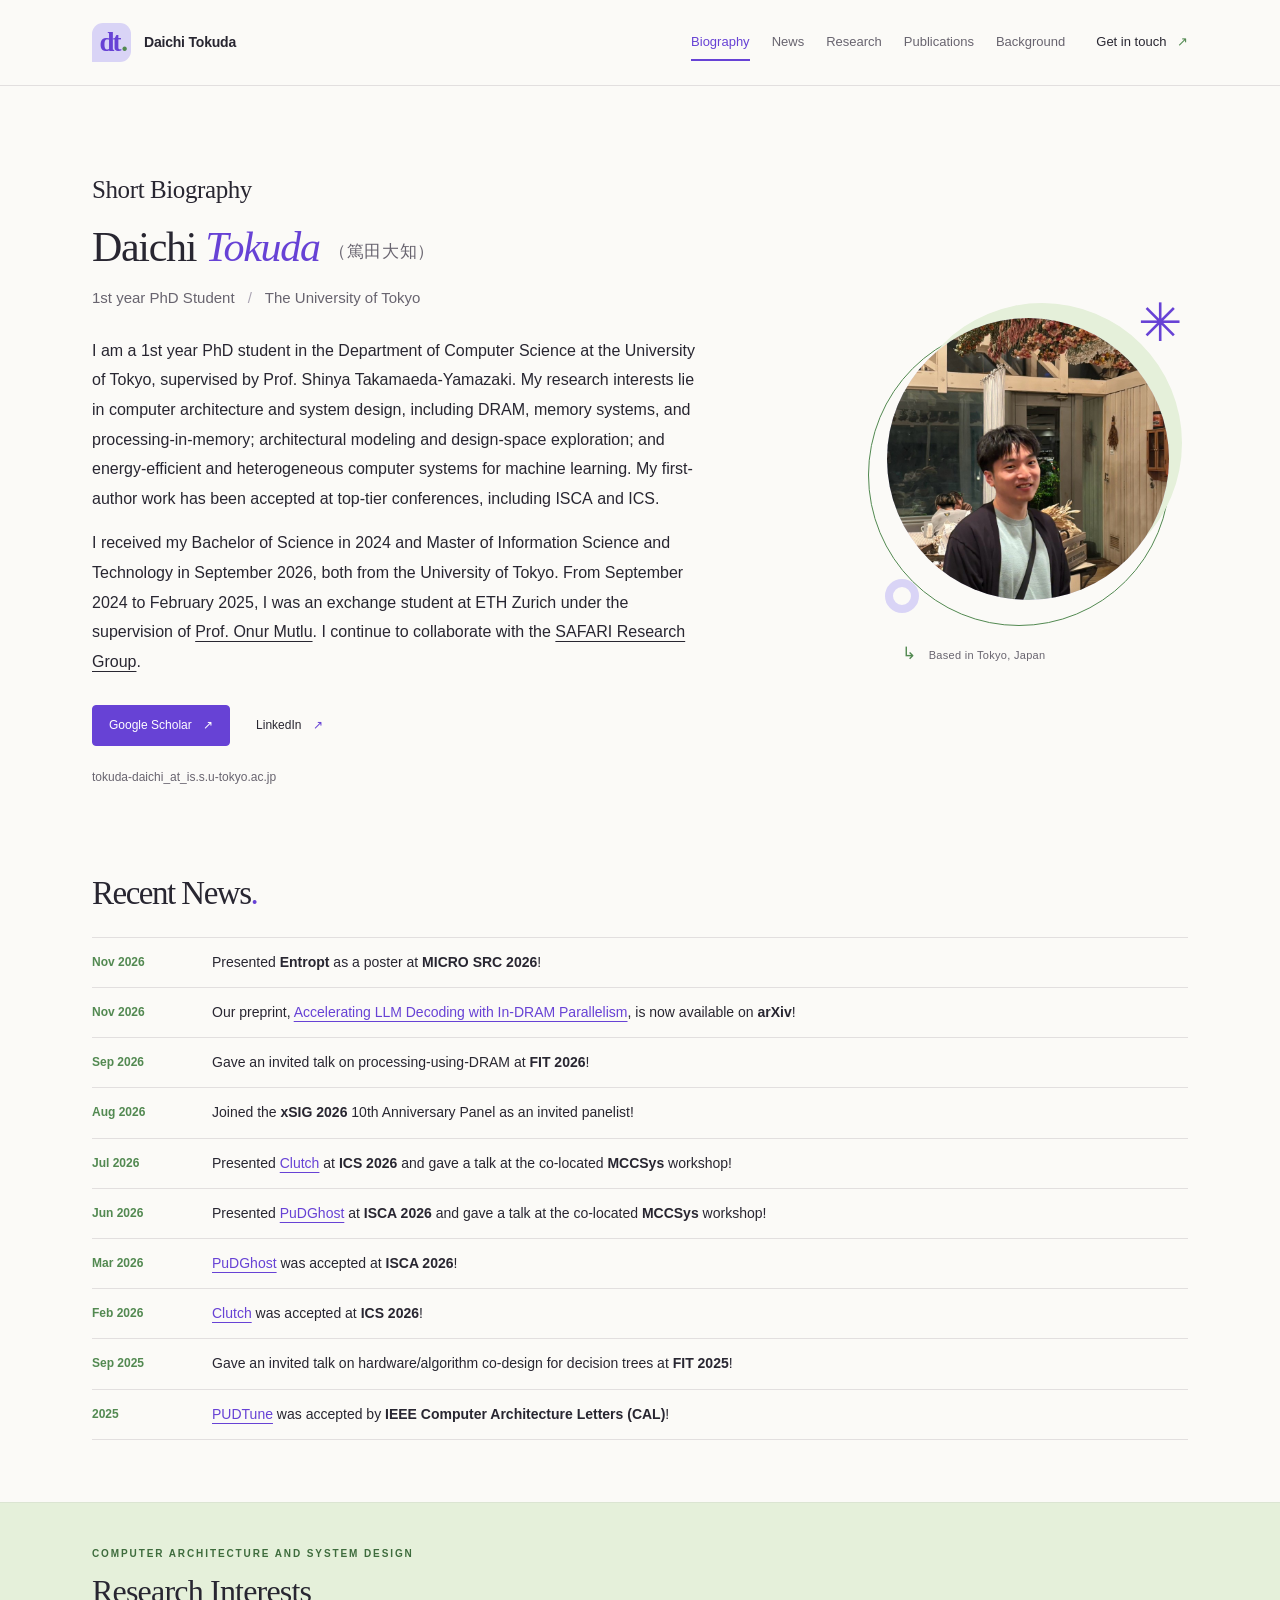
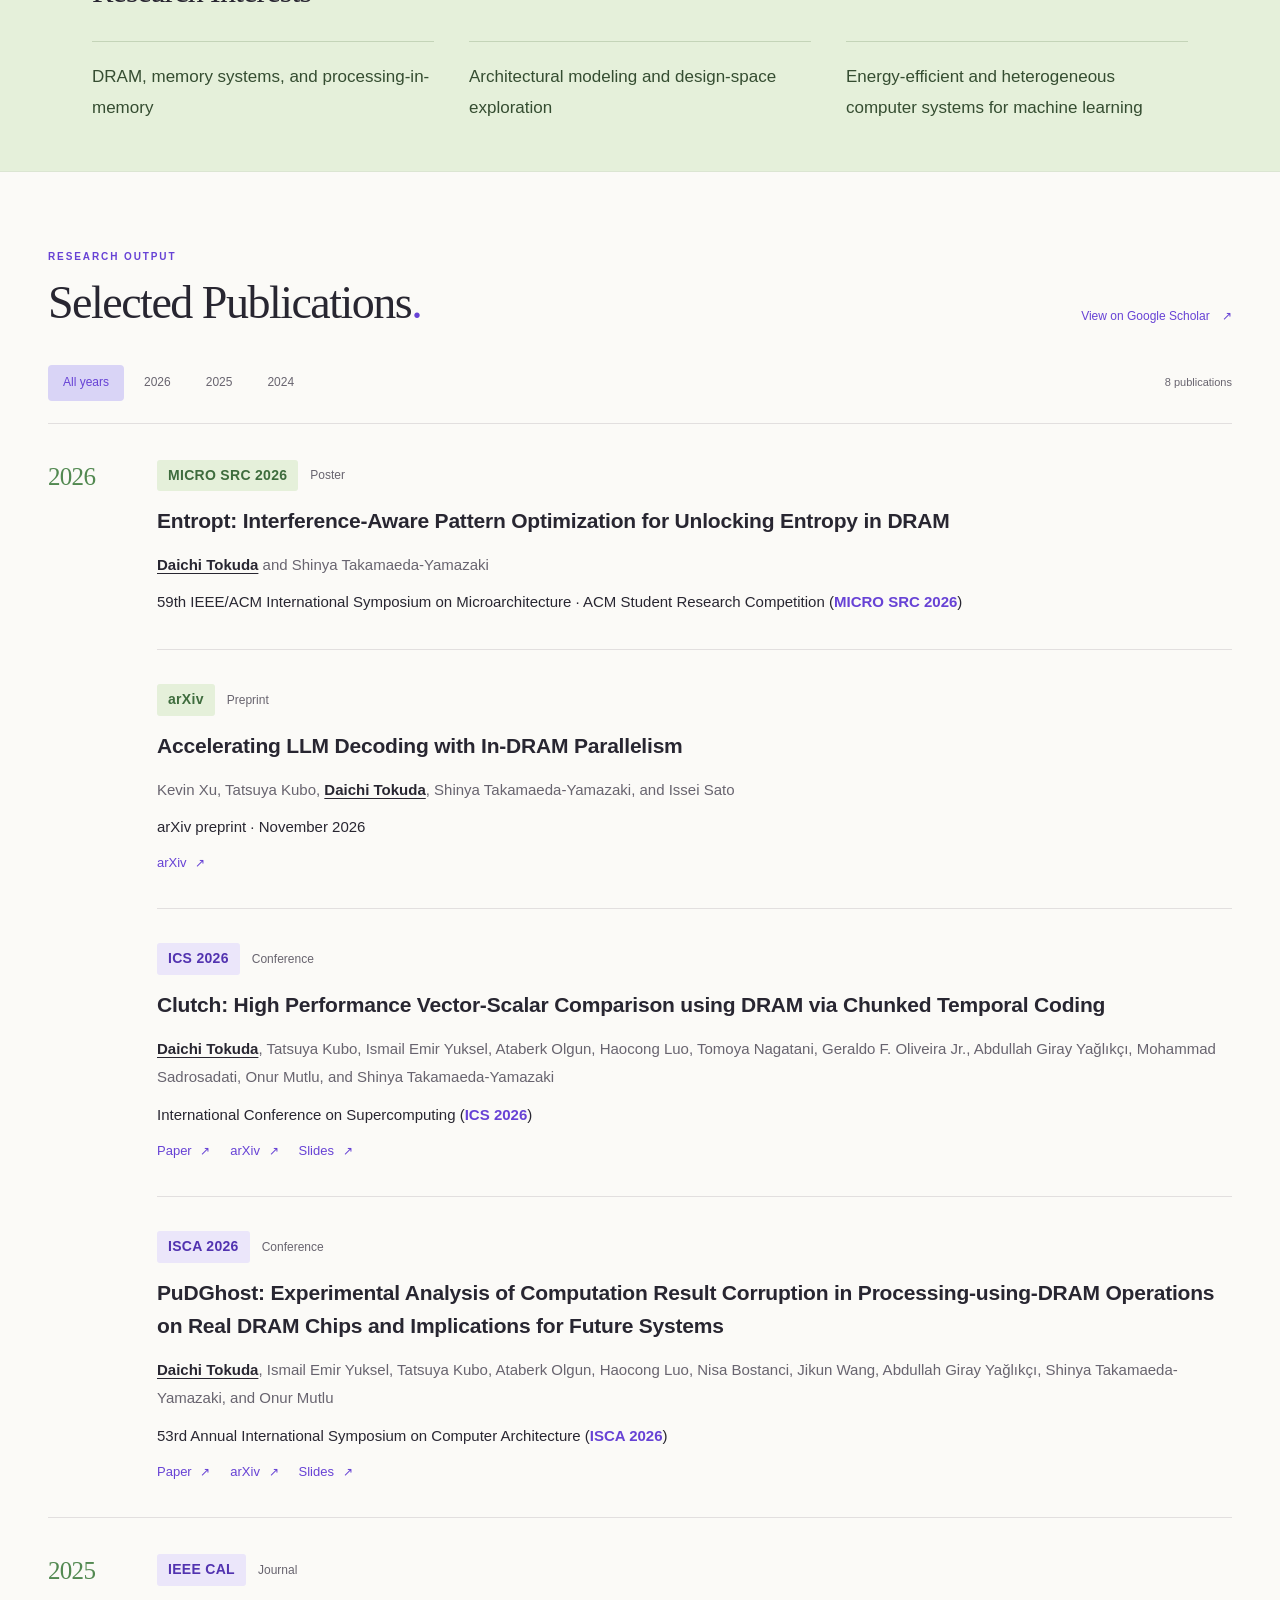
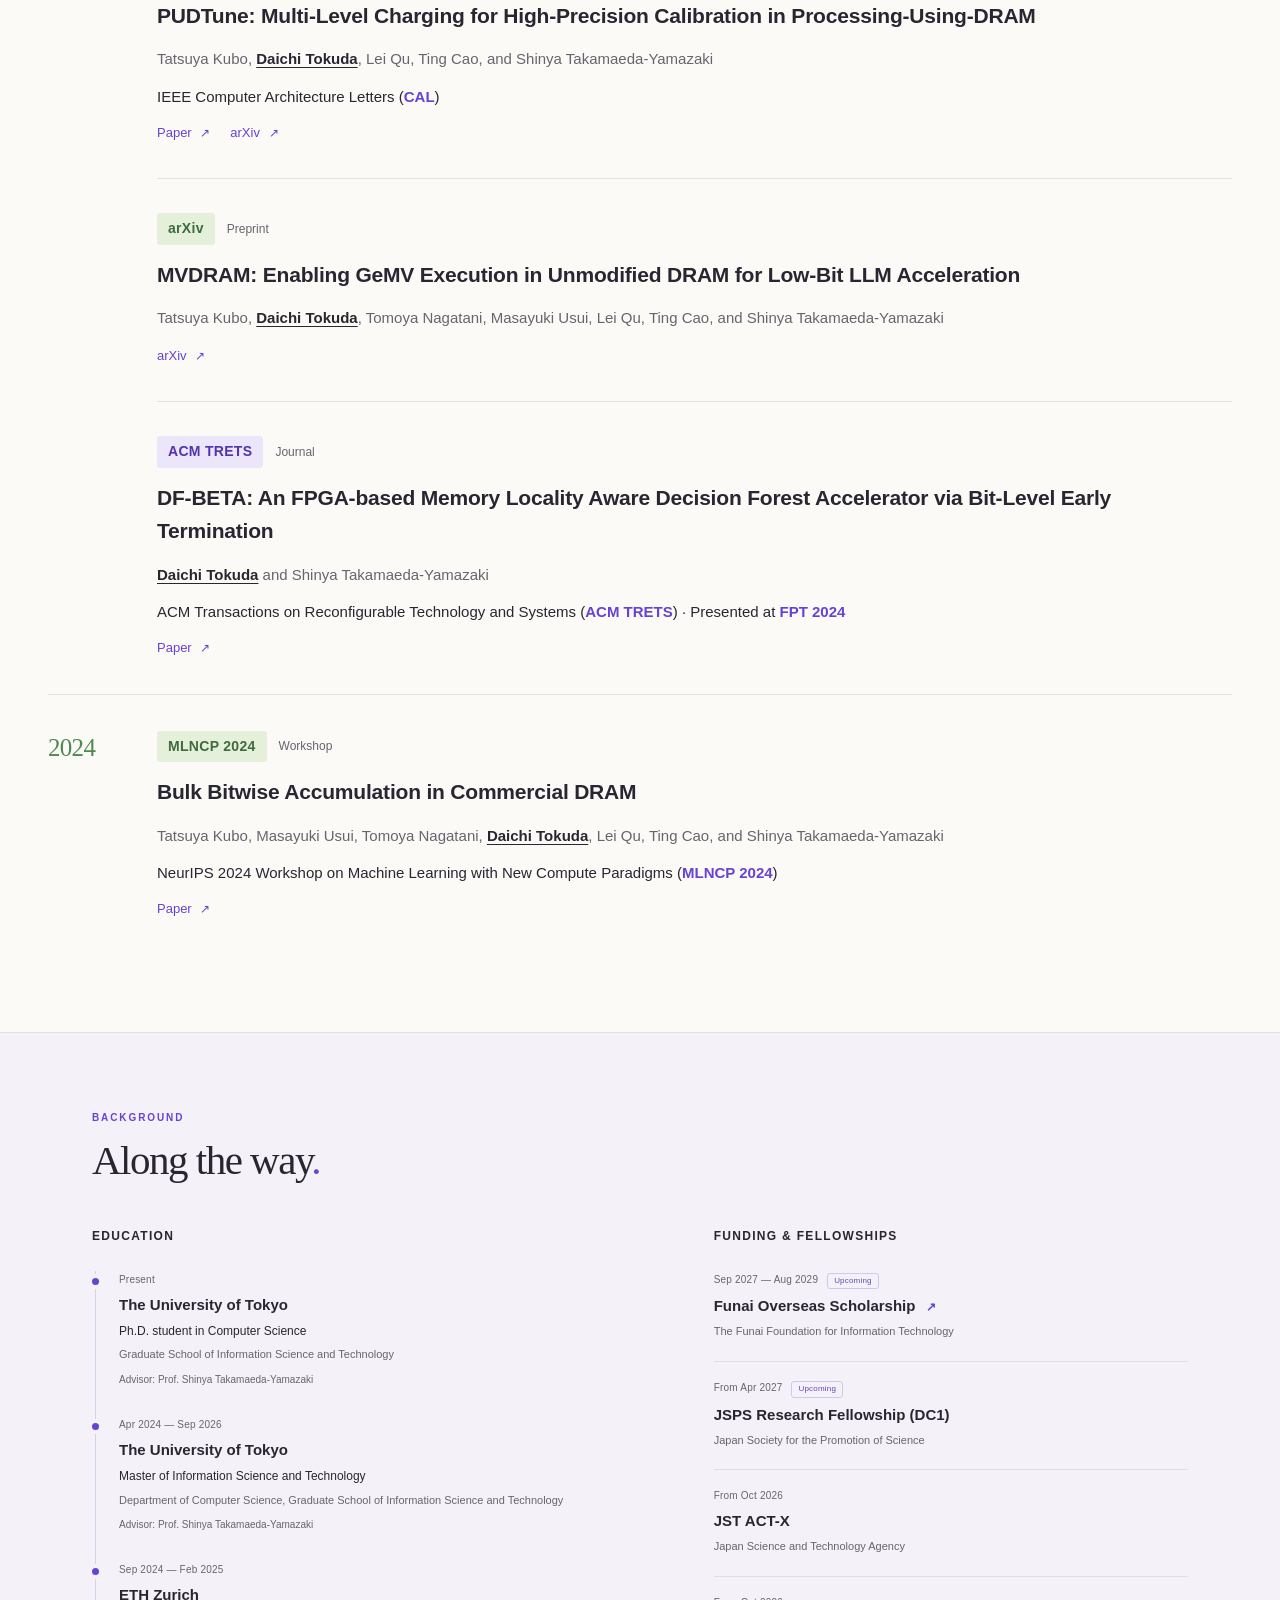
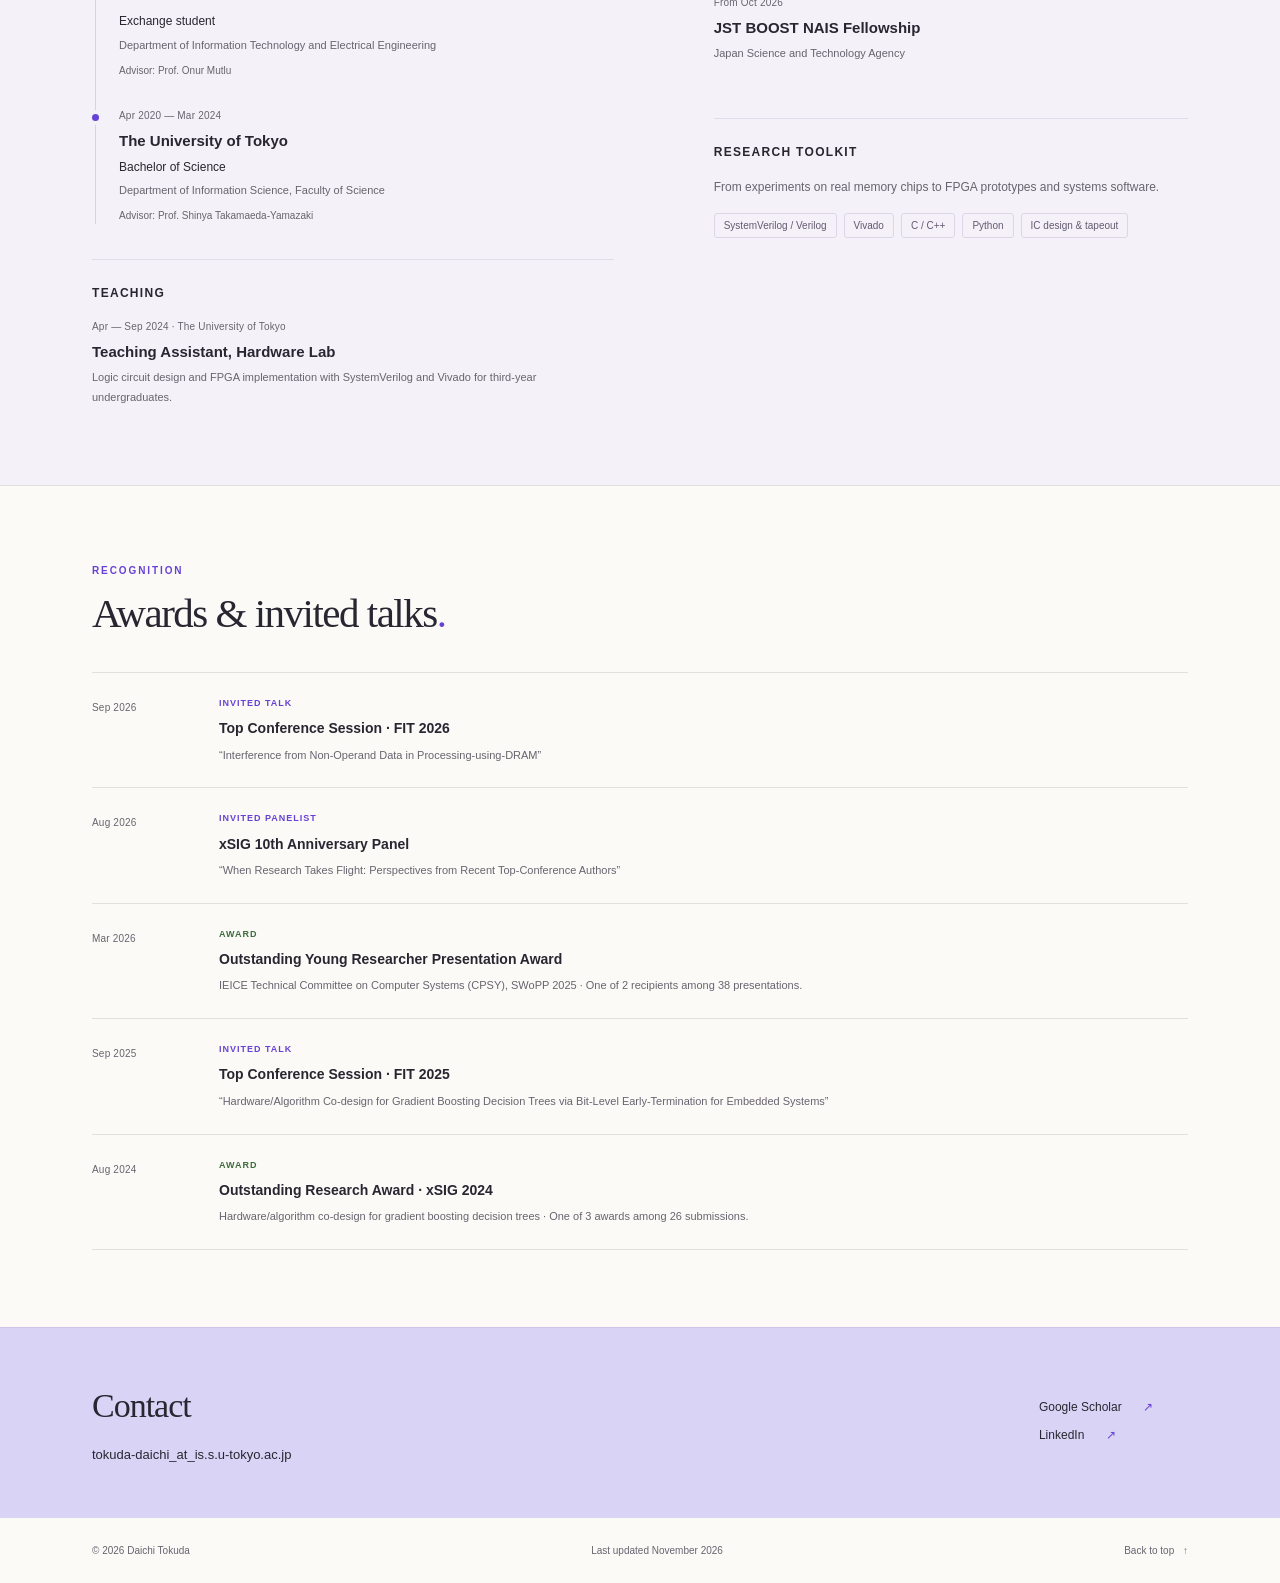
==== commit af614936: "Create personal website" ====
--- a/index.html
+++ b/index.html
@@ -71,6 +71,7 @@
         <div class="section-heading"><h2 id="news-title">Recent News<span class="heading-dot">.</span></h2></div>
         <ul class="news-list">
           <li><time datetime="2026-11">Nov 2026</time><p>Presented <strong>Entropt</strong> as a poster at <strong>MICRO SRC 2026</strong>!</p></li>
+          <li><time datetime="2026-11-02">Nov 2026</time><p>Our preprint, <a href="https://arxiv.org/abs/2611.02401">Accelerating LLM Decoding with In-DRAM Parallelism</a>, is now available on <strong>arXiv</strong>!</p></li>
           <li><time datetime="2026-09">Sep 2026</time><p>Gave an invited talk on processing-using-DRAM at <strong>FIT 2026</strong>!</p></li>
           <li><time datetime="2026-08">Aug 2026</time><p>Joined the <strong>xSIG 2026</strong> 10th Anniversary Panel as an invited panelist!</p></li>
           <li><time datetime="2026-07">Jul 2026</time><p>Presented <a href="https://doi.org/10.1145/3797905.3800550">Clutch</a> at <strong>ICS 2026</strong> and gave a talk at the co-located <strong>MCCSys</strong> workshop!</p></li>
@@ -107,7 +108,7 @@
             <button type="button" data-year="2025" aria-pressed="false">2025</button>
             <button type="button" data-year="2024" aria-pressed="false">2024</button>
           </div>
-          <p class="publication-count" aria-live="polite" aria-atomic="true">7 publications</p>
+          <p class="publication-count" aria-live="polite" aria-atomic="true">8 publications</p>
         </div>
 
         <div class="publication-year" data-publication-year="2026">
@@ -118,6 +119,13 @@
               <h4>Entropt: Interference-Aware Pattern Optimization for Unlocking Entropy in DRAM</h4>
               <p class="authors"><strong>Daichi Tokuda</strong> and Shinya Takamaeda-Yamazaki</p>
               <p class="venue-name">59th IEEE/ACM International Symposium on Microarchitecture · ACM Student Research Competition (<strong>MICRO SRC 2026</strong>)</p>
+            </article>
+            <article class="publication">
+              <div class="publication-meta"><span class="venue-tag venue-tag-green">arXiv</span><span>Preprint</span></div>
+              <h4><a href="https://arxiv.org/abs/2611.02401">Accelerating LLM Decoding with In-DRAM Parallelism</a></h4>
+              <p class="authors">Kevin Xu, Tatsuya Kubo, <strong>Daichi Tokuda</strong>, Shinya Takamaeda-Yamazaki, and Issei Sato</p>
+              <p class="venue-name">arXiv preprint · November 2026</p>
+              <div class="paper-links"><a href="https://arxiv.org/abs/2611.02401">arXiv <span aria-hidden="true">↗</span></a></div>
             </article>
             <article class="publication">
               <div class="publication-meta"><span class="venue-tag">ICS 2026</span><span>Conference</span></div>
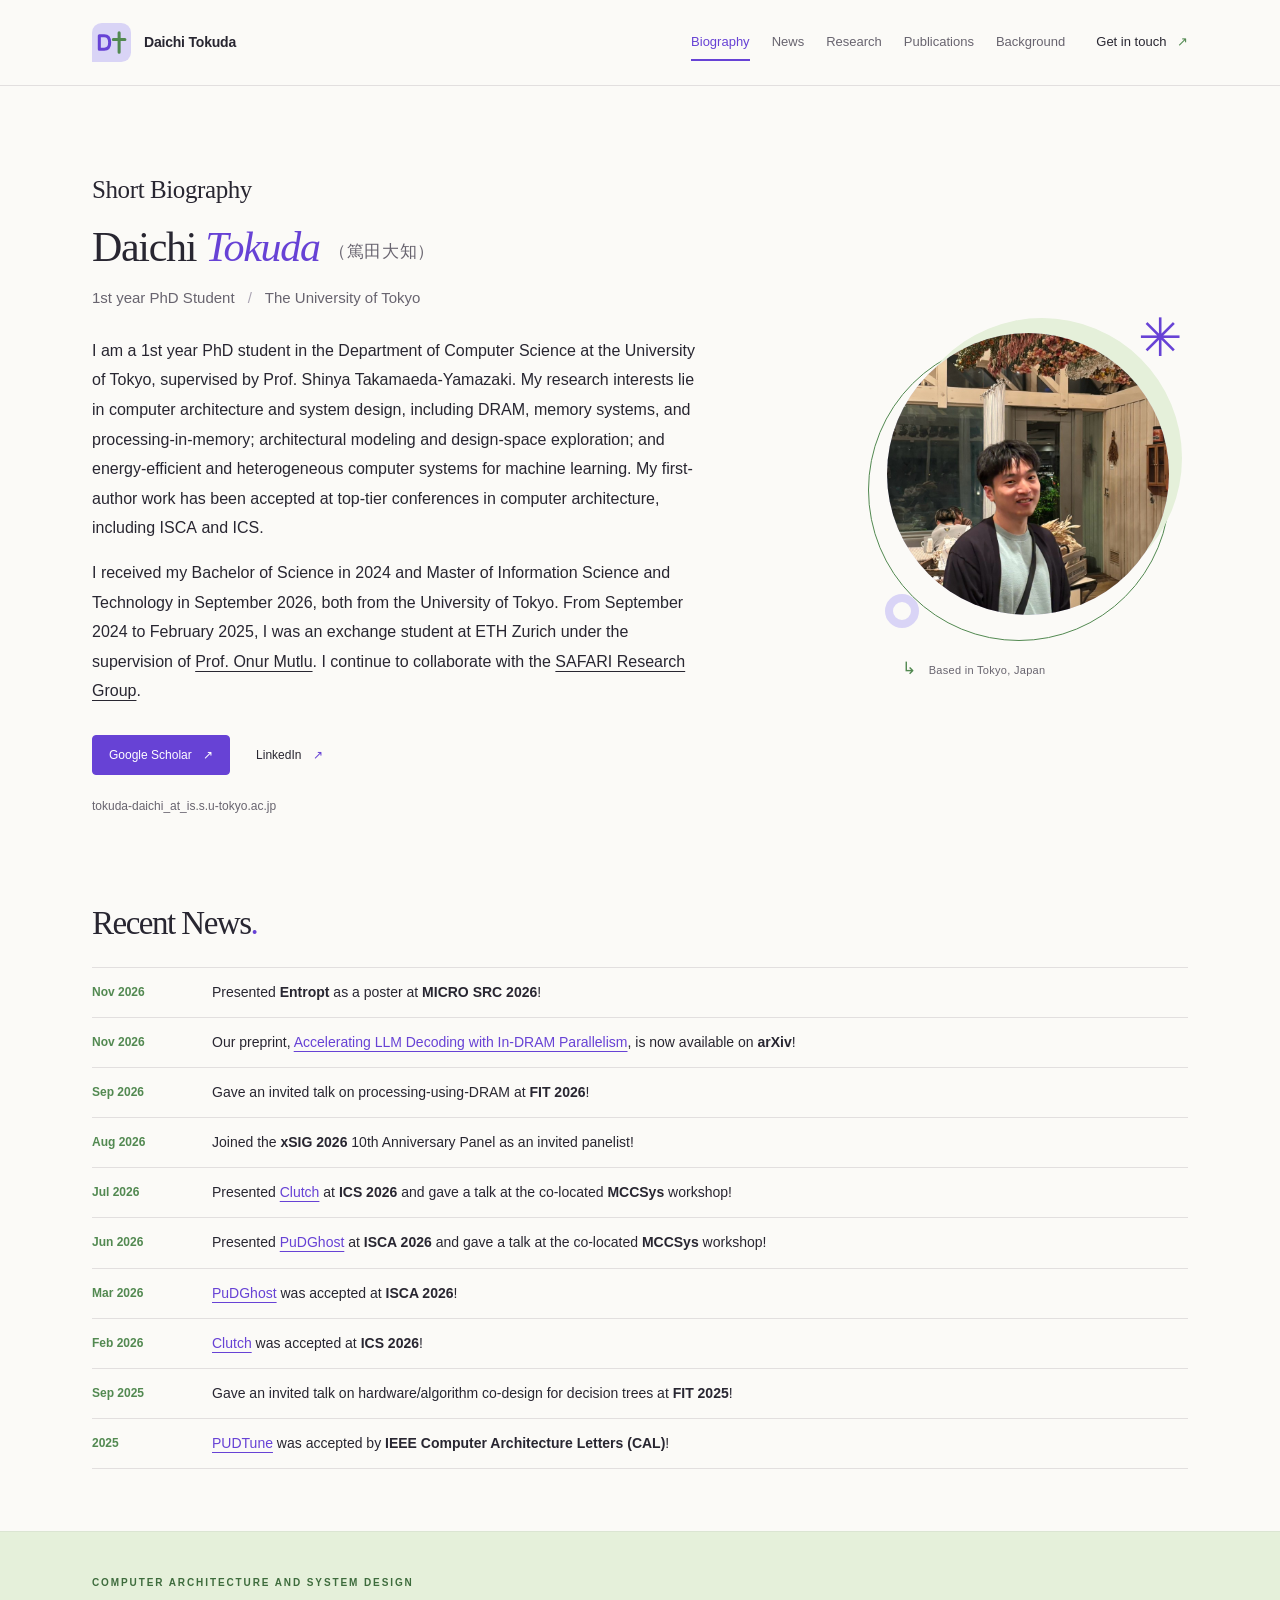
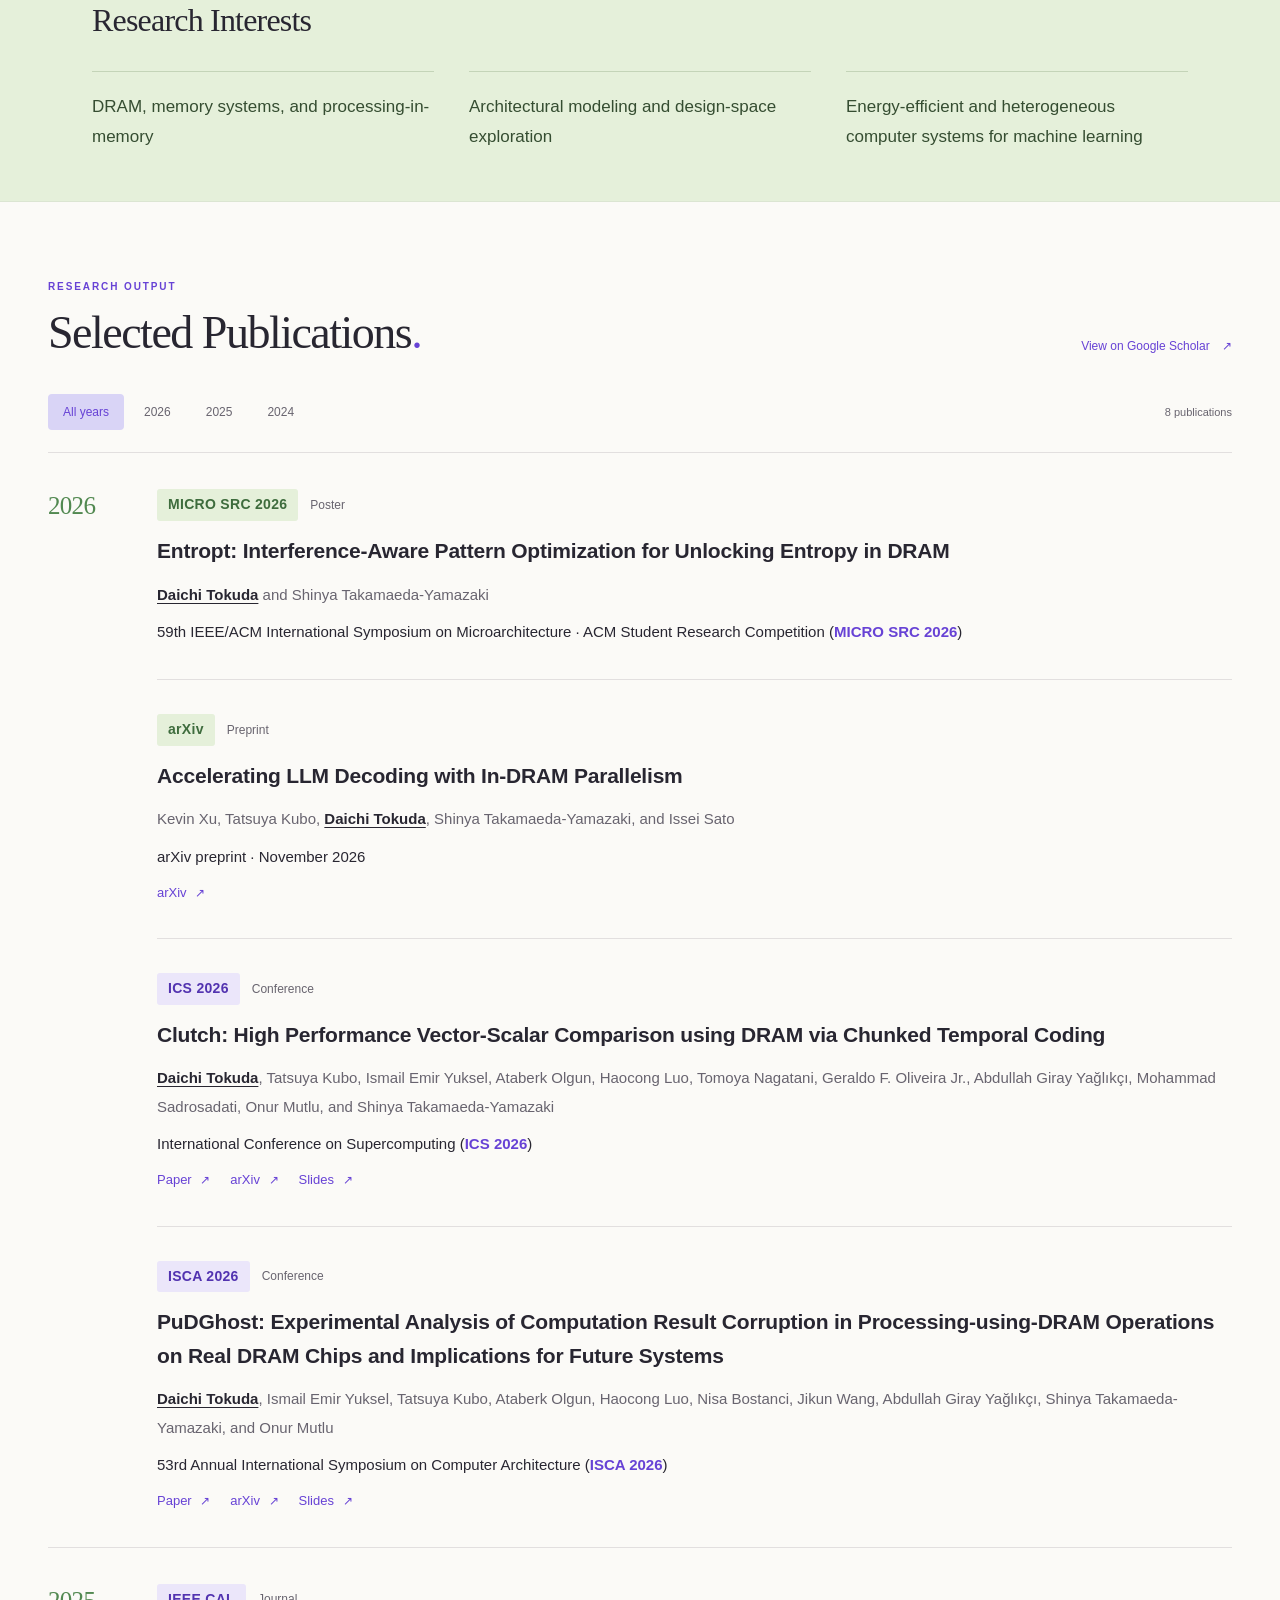
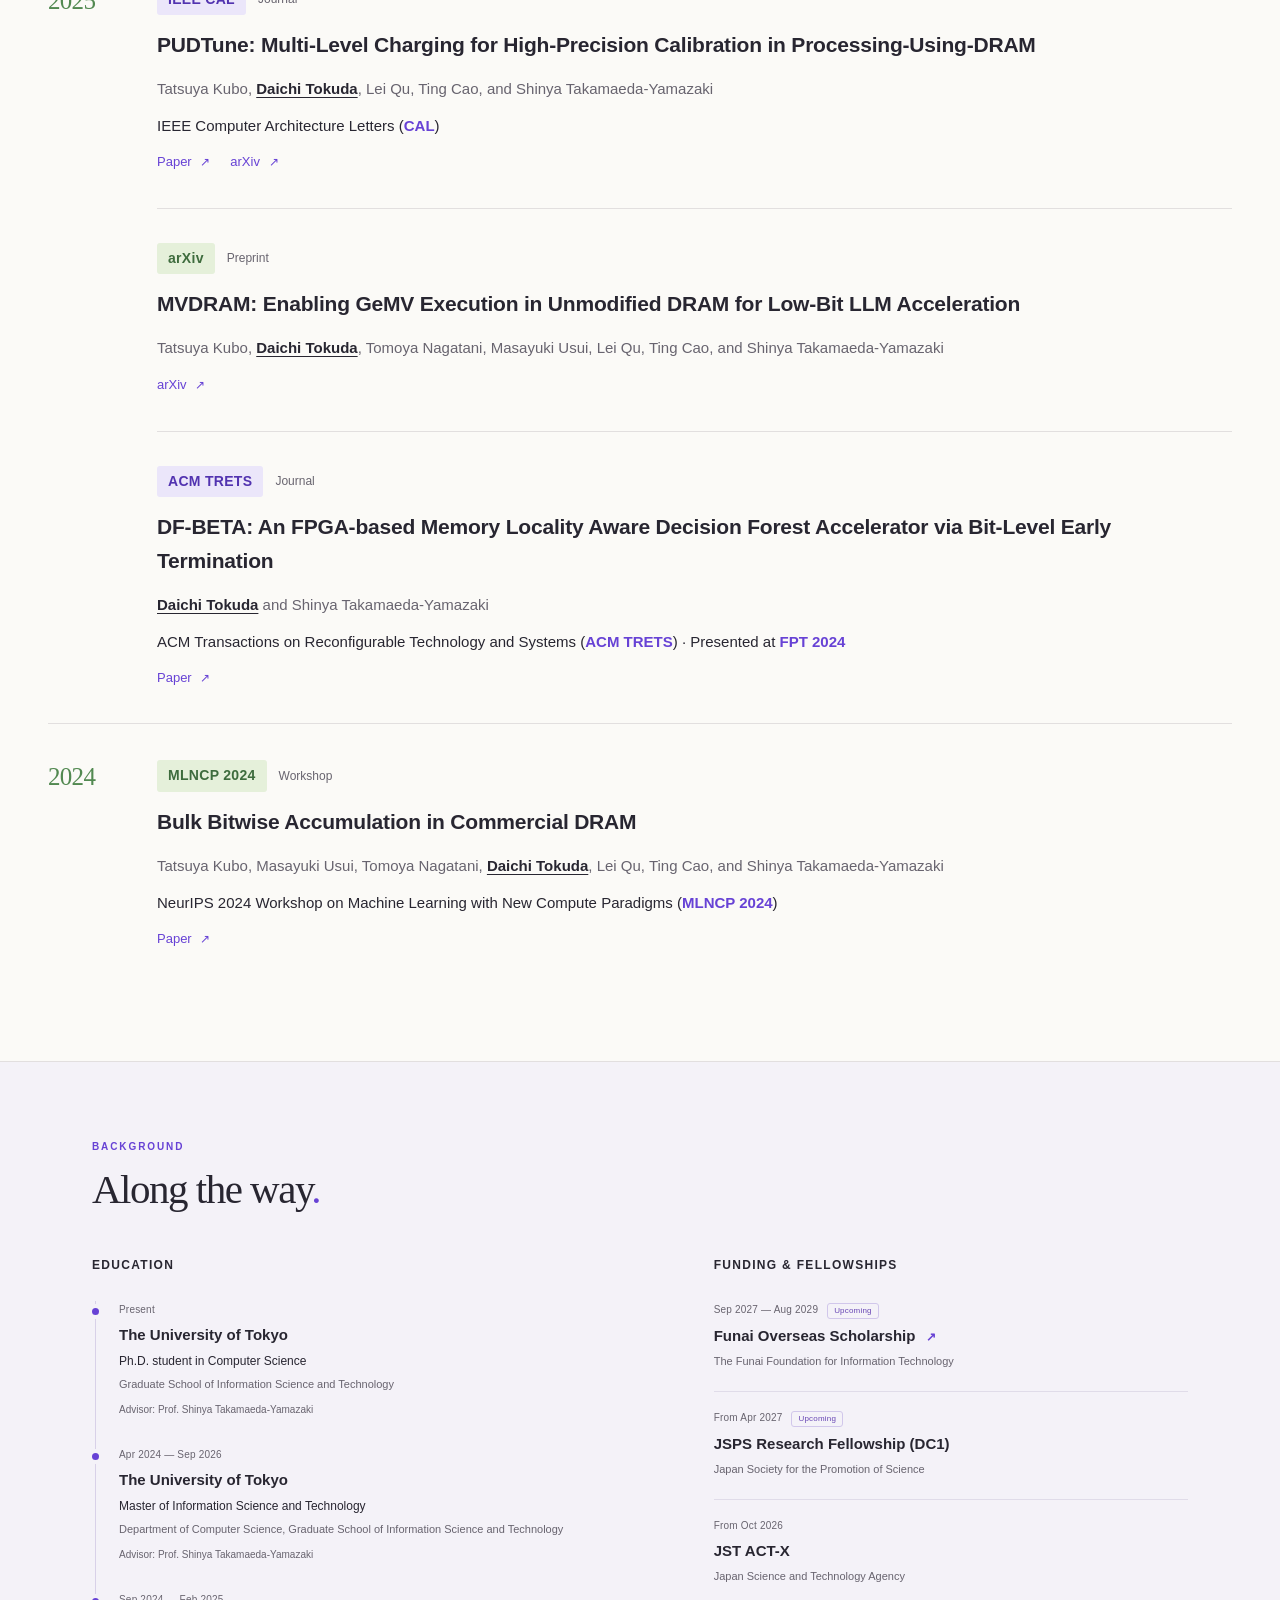
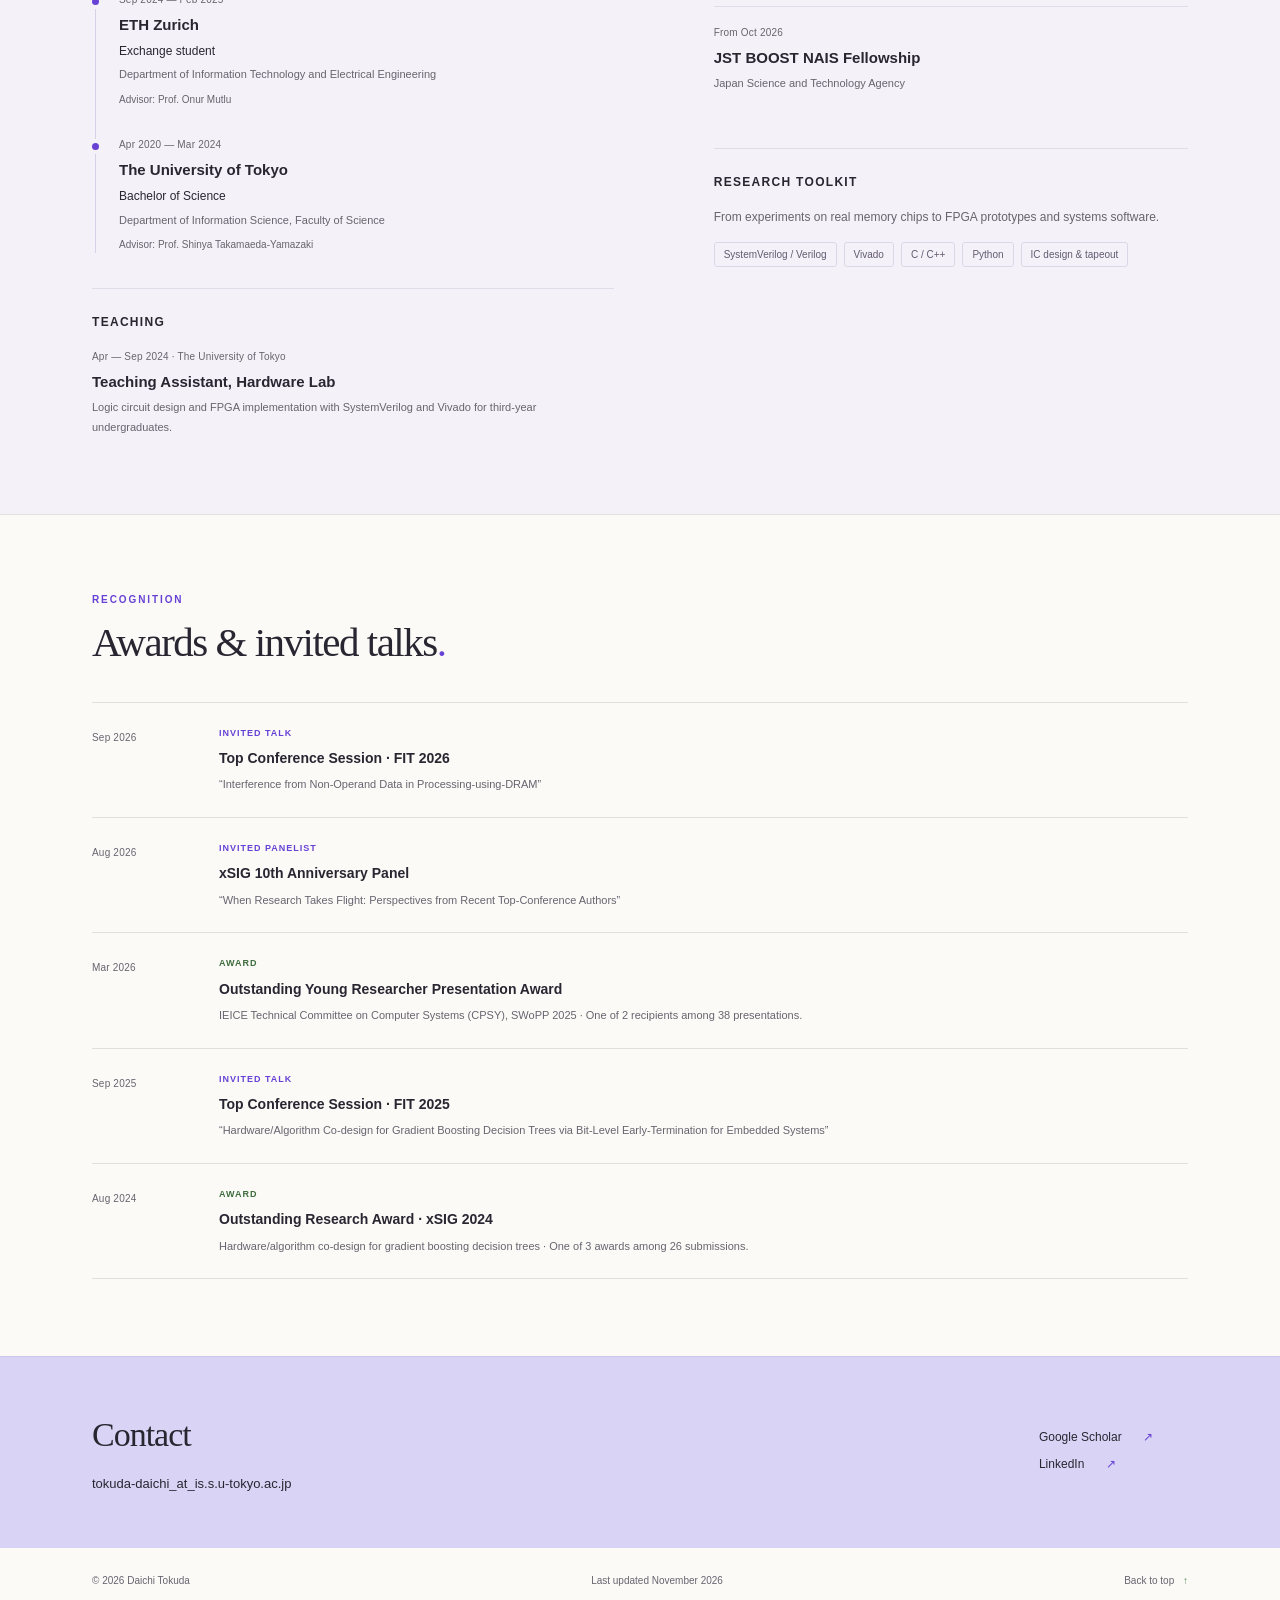
==== commit 9e40c778: "Create personal website" ====
--- a/index.html
+++ b/index.html
@@ -21,7 +21,7 @@
     <header class="site-header">
       <div class="header-inner container">
         <a class="brand" href="#top" aria-label="Daichi Tokuda, home">
-          <span class="brand-mark" aria-hidden="true">dt<span>.</span></span>
+          <img class="brand-mark" src="assets/favicon.svg" alt="" width="39" height="39" aria-hidden="true">
           <span class="brand-name">Daichi Tokuda</span>
         </a>
         <button class="menu-toggle" type="button" aria-controls="site-nav" aria-expanded="false">
@@ -45,7 +45,7 @@
           <h1 id="name">Daichi <em>Tokuda</em> <span class="name-ja" lang="ja">（篤田大知）</span></h1>
           <p class="hero-affiliation">1st year PhD Student <span aria-hidden="true">/</span> The University of Tokyo</p>
           <div class="intro-text">
-            <p>I am a <strong>1st year PhD student</strong> in the Department of Computer Science at the University of Tokyo, supervised by Prof. Shinya Takamaeda-Yamazaki. My research interests lie in <strong>computer architecture and system design</strong>, including DRAM, memory systems, and processing-in-memory; architectural modeling and design-space exploration; and energy-efficient and heterogeneous computer systems for machine learning. My first-author work has been accepted at top-tier conferences, including <strong>ISCA</strong> and <strong>ICS</strong>.</p>
+            <p>I am a <strong>1st year PhD student</strong> in the Department of Computer Science at the University of Tokyo, supervised by Prof. Shinya Takamaeda-Yamazaki. My research interests lie in <strong>computer architecture and system design</strong>, including DRAM, memory systems, and processing-in-memory; architectural modeling and design-space exploration; and energy-efficient and heterogeneous computer systems for machine learning. My first-author work has been accepted at top-tier conferences in computer architecture, including <strong>ISCA</strong> and <strong>ICS</strong>.</p>
             <p>I received my Bachelor of Science in 2024 and Master of Information Science and Technology in September 2026, both from the University of Tokyo. From September 2024 to February 2025, I was an exchange student at ETH Zurich under the supervision of <a href="https://people.inf.ethz.ch/omutlu/">Prof. Onur Mutlu</a>. I continue to collaborate with the <a href="https://safari.ethz.ch/">SAFARI Research Group</a>.</p>
           </div>
           <div class="profile-links" aria-label="Profile links">
--- a/styles.css
+++ b/styles.css
@@ -32,8 +32,7 @@
 .site-header { position: sticky; top: 0; z-index: 20; border-bottom: 1px solid var(--line); background: rgb(251 250 247 / 96%); backdrop-filter: blur(16px); }
 .header-inner { display: flex; align-items: center; justify-content: space-between; gap: 24px; min-height: 85px; }
 .brand { display: flex; align-items: center; gap: 13px; text-decoration: none; }
-.brand-mark { display: grid; place-content: center; position: relative; width: 39px; height: 39px; border-radius: 11px 11px 11px 0; color: var(--purple); background: var(--lavender); font-family: var(--serif); font-size: 27px; font-weight: 700; line-height: 1; letter-spacing: -2px; padding-right: 4px; }
-.brand-mark span { position: absolute; right: 5px; bottom: 6px; color: var(--green); }
+.brand-mark { display: block; flex-shrink: 0; width: 39px; height: 39px; }
 .brand-name { font-size: 14px; font-weight: 600; letter-spacing: -.2px; }
 .site-nav { display: flex; align-items: center; gap: 22px; }
 .site-nav a { position: relative; padding-block: 12px; font-size: 13px; text-decoration: none; color: var(--muted); }
@@ -194,8 +193,7 @@
   .container { width: calc(100% - 44px); }
   .publications-section.container { width: calc(100% - 44px); }
   .header-inner { min-height: 72px; flex-wrap: wrap; gap: 0; }
-  .brand-mark { width: 33px; height: 33px; font-size: 24px; }
-  .brand-mark span { right: 4px; bottom: 5px; }
+  .brand-mark { width: 33px; height: 33px; }
   .brand-name { font-size: 13px; }
   .site-nav { width: 100%; flex-wrap: wrap; gap: 4px 24px; padding-bottom: 12px; }
   .site-nav a { padding-block: 7px; font-size: 12px; }
